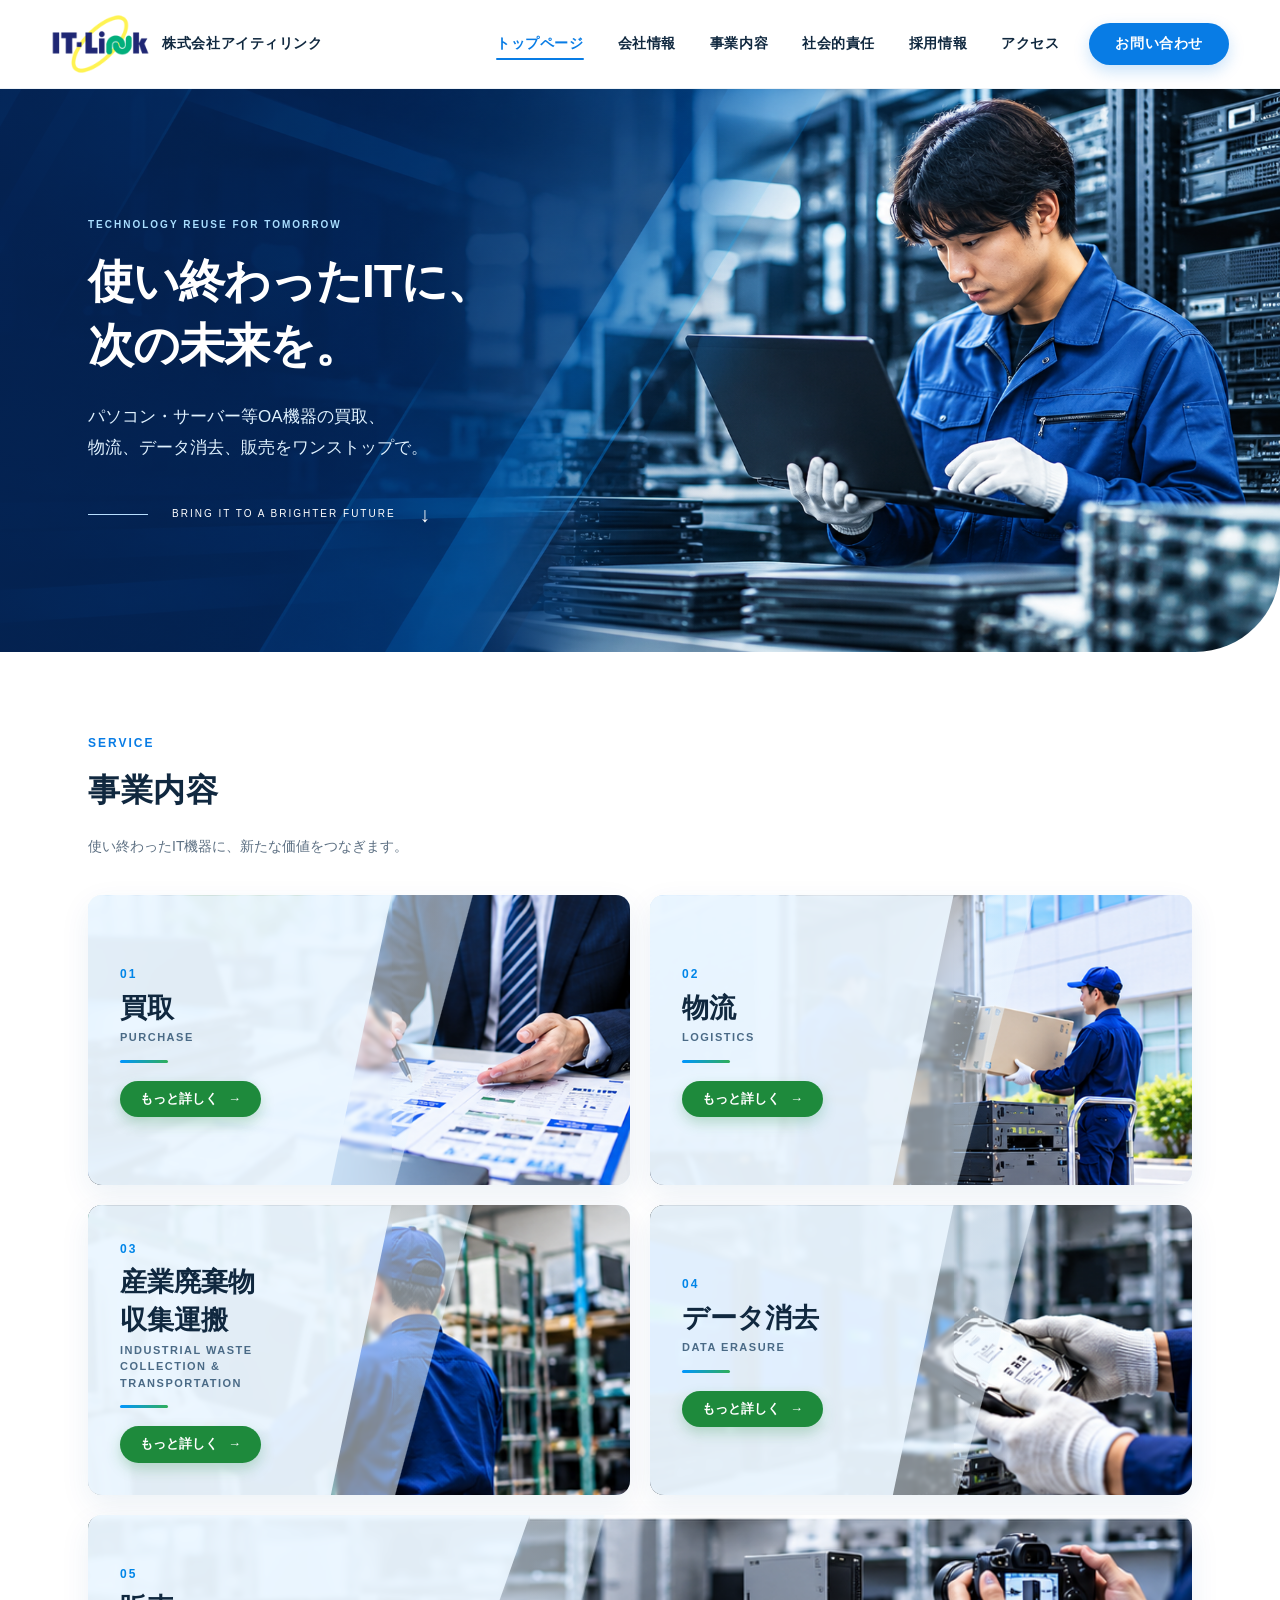
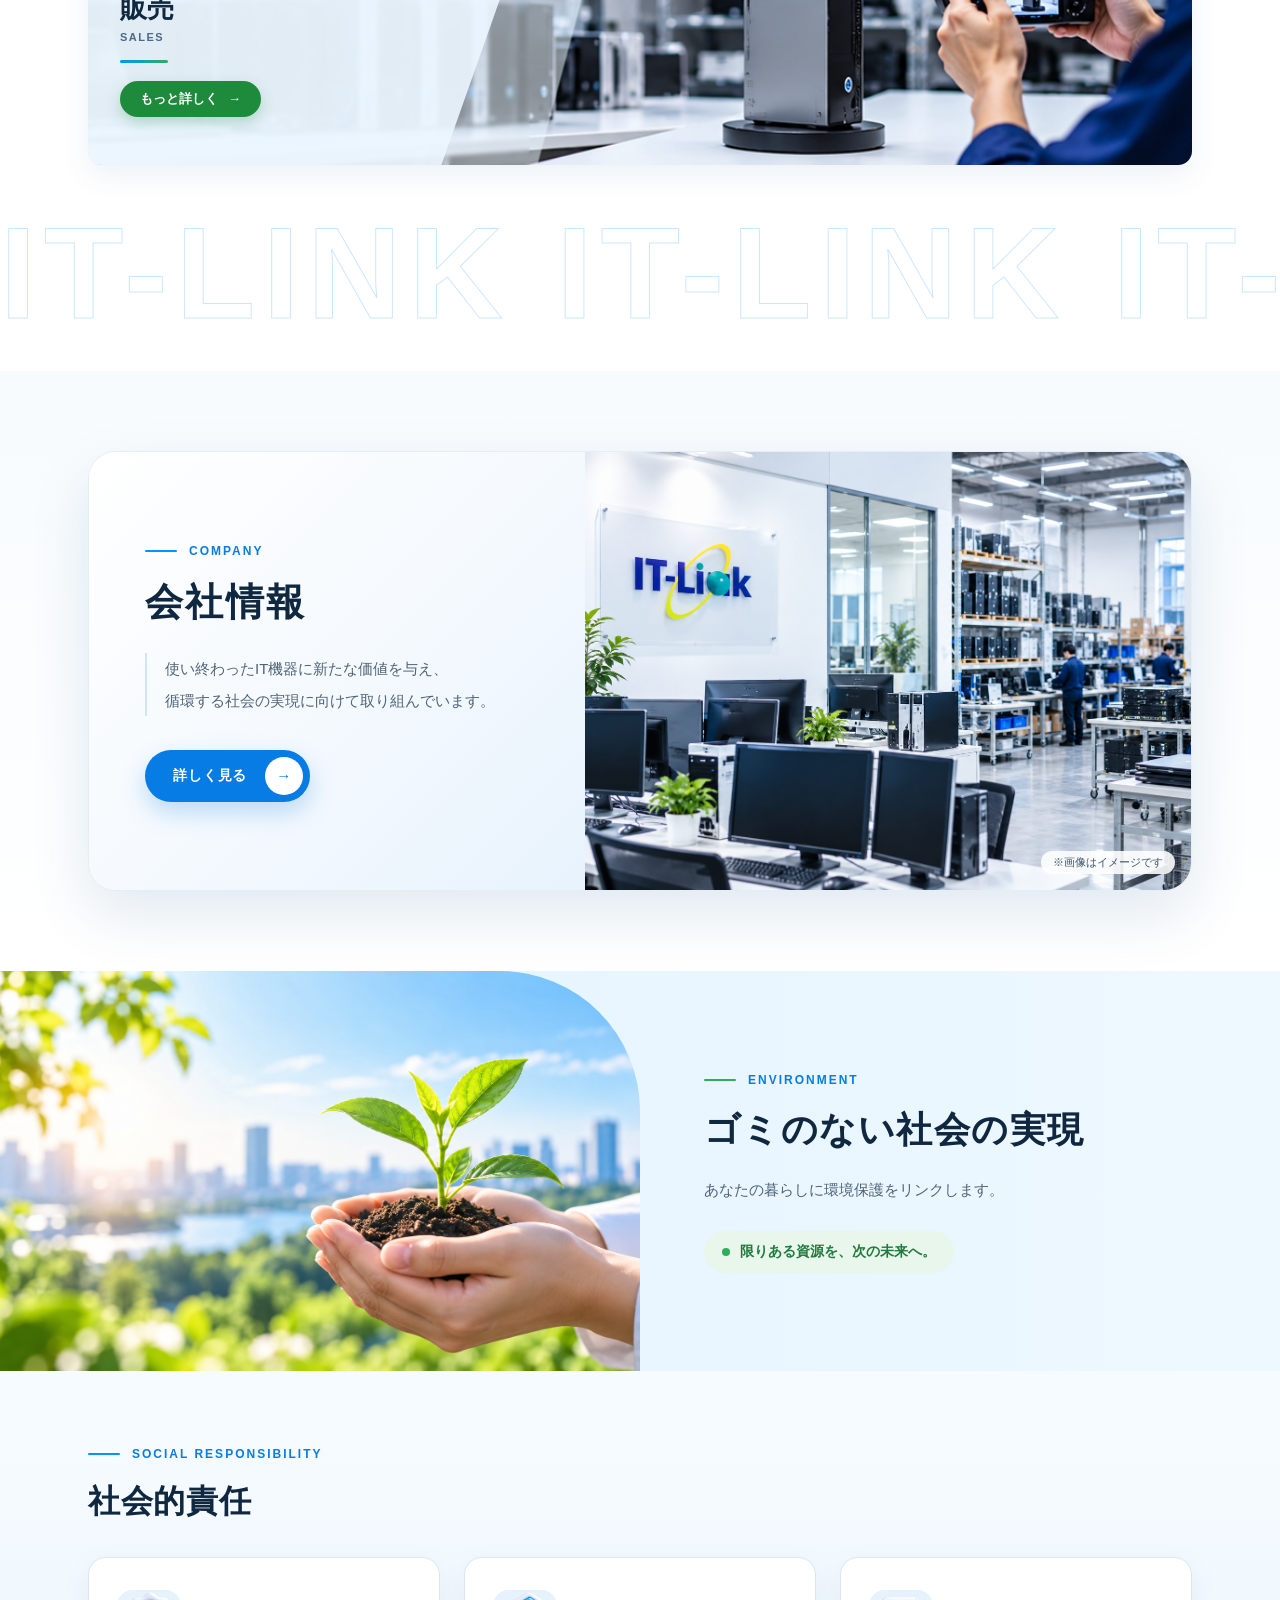
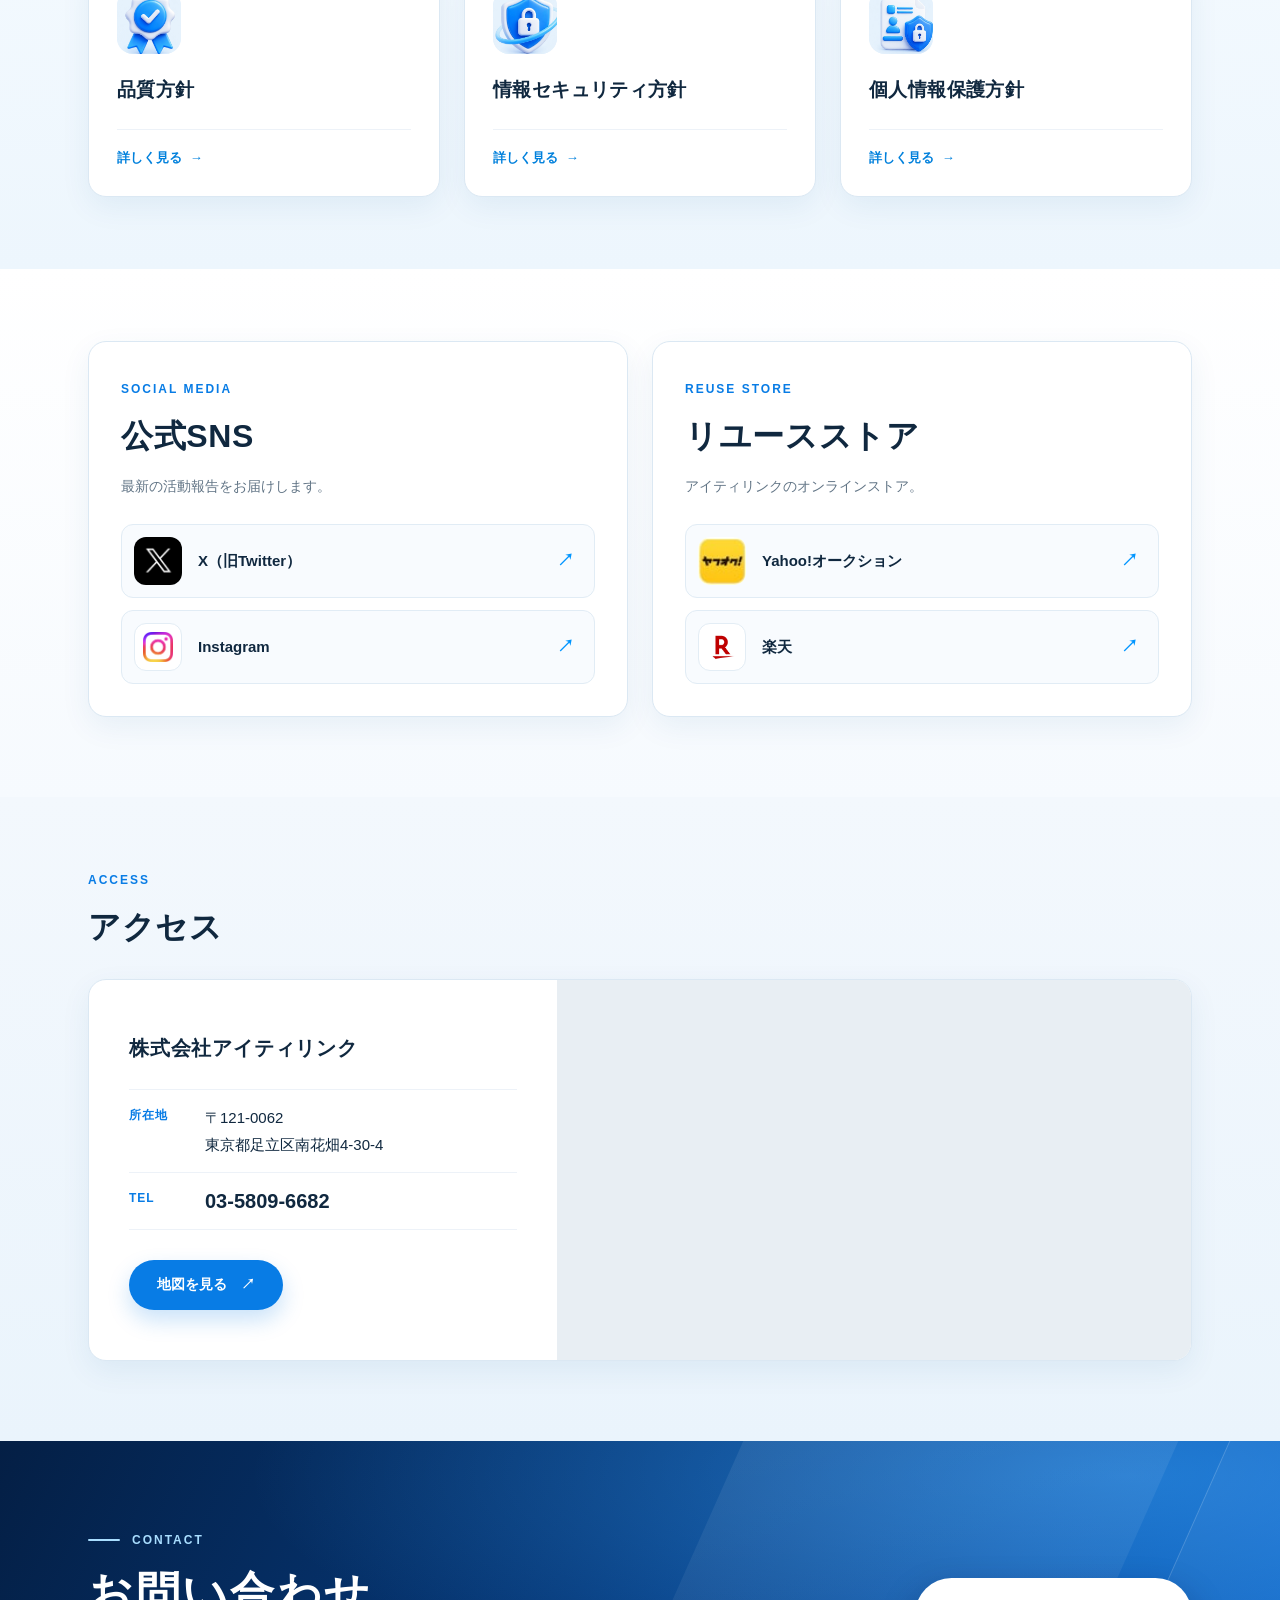
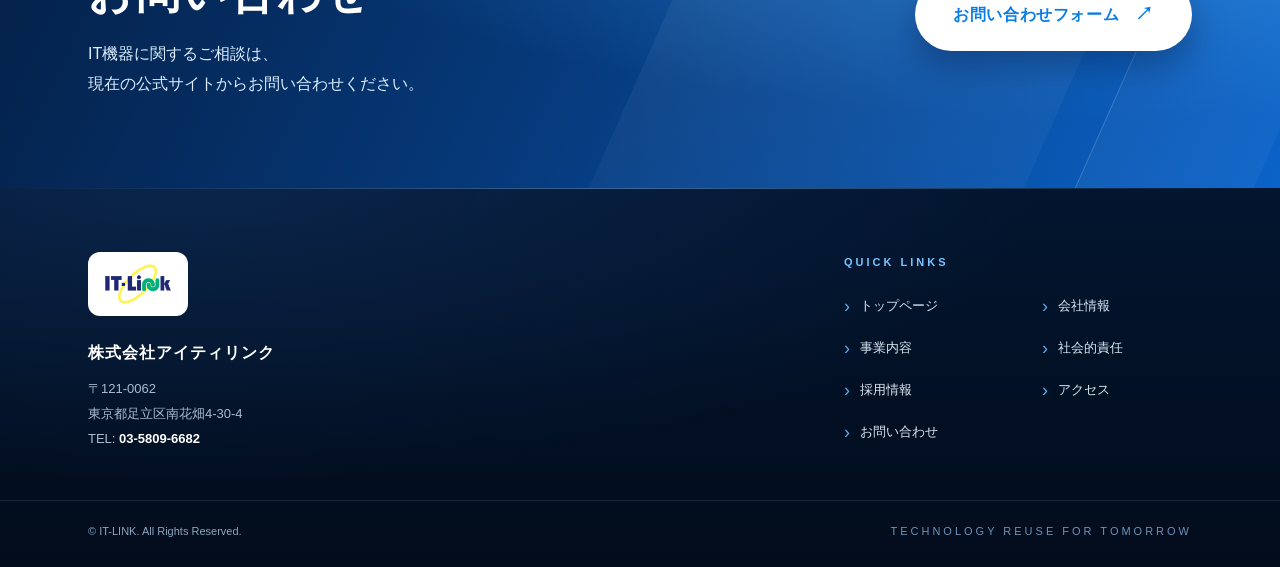
==== index.html @ cdcff94f "Initial commit: IT-Link homepage Co-Authored-By: Claude Opus 5.5 <noreply@anthropic.com>" ====
<!DOCTYPE html>
<html lang="ja">
<head>
  <meta charset="UTF-8">
  <meta name="viewport" content="width=device-width, initial-scale=1.0">

  <meta name="description"
    content="株式会社アイティリンクの公式サイト。パソコン・サーバー等OA機器の買取、物流、産業廃棄物収集運搬、データ消去、販売を行っています。">

  <title>株式会社アイティリンク | IT-LINK</title>

  <link rel="stylesheet" href="assets/css/style.css">
  <script src="assets/js/main.js" defer></script>
</head>

<body>

  <!-- HEADER -->
  <header class="site-header">
    <div class="header-inner">

      <a href="index.html" class="site-logo"
         aria-label="株式会社アイティリンク トップページ">
        <img src="assets/images/IT-link%20logo.png"
             alt="IT-Link"
             class="logo-image"
             width="124" height="80">
        <span class="company-name">株式会社アイティリンク</span>
      </a>

      <button class="menu-toggle"
              type="button"
              aria-label="メニューを開く"
              aria-expanded="false"
              aria-controls="main-navigation">
        <span></span>
        <span></span>
        <span></span>
      </button>

      <nav id="main-navigation"
           class="site-nav"
           aria-label="メインナビゲーション">

        <a href="index.html" class="nav-link active" aria-current="page">トップページ</a>

        <a href="company/" class="nav-link">会社情報</a>

        <a href="service/" class="nav-link">事業内容</a>

        <a href="responsibility/" class="nav-link">社会的責任</a>

        <a href="recruit/" class="nav-link">採用情報</a>

        <a href="#access" class="nav-link">アクセス</a>

        <a href="#contact" class="nav-link contact-nav">お問い合わせ</a>

      </nav>
    </div>
  </header>

  <main>

    <!-- HERO -->
    <section class="hero" id="home">
      <div class="hero-inner">

        <p class="section-label">
          TECHNOLOGY REUSE FOR TOMORROW
        </p>

        <h1>
          使い終わったITに、<br>
          次の未来を。
        </h1>

        <p class="hero-description">
          パソコン・サーバー等OA機器の買取、<br>
          物流、データ消去、販売をワンストップで。
        </p>

        <p class="hero-bottom-text">
          BRING IT TO A BRIGHTER FUTURE
        </p>

      </div>
    </section>

    <!-- SERVICE -->
    <section class="services section" id="service">
      <div class="container">

        <p class="section-label">SERVICE</p>
        <h2 class="section-title">事業内容</h2>

        <p class="section-description">
          使い終わったIT機器に、新たな価値をつなぎます。
        </p>

        <div class="service-grid">

          <article class="service-card service-card-01">
            <img src="assets/images/service-01-purchase.png" alt=""
                 class="service-image" width="817" height="390" loading="lazy">
            <div class="service-body">
              <span class="service-number">01</span>
              <h3>買取</h3>
              <p class="service-en">PURCHASE</p>
              <span class="service-line" aria-hidden="true"></span>
              <a href="service/" class="service-button" aria-label="買取をもっと詳しく">
                もっと詳しく <span aria-hidden="true">→</span>
              </a>
            </div>
          </article>

          <article class="service-card service-card-02">
            <img src="assets/images/service-02-logistics.png" alt=""
                 class="service-image" width="840" height="390" loading="lazy">
            <div class="service-body">
              <span class="service-number">02</span>
              <h3>物流</h3>
              <p class="service-en">LOGISTICS</p>
              <span class="service-line" aria-hidden="true"></span>
              <a href="service/" class="service-button" aria-label="物流をもっと詳しく">
                もっと詳しく <span aria-hidden="true">→</span>
              </a>
            </div>
          </article>

          <article class="service-card service-card-03">
            <img src="assets/images/service-03-waste-collection.png" alt=""
                 class="service-image" width="817" height="282" loading="lazy">
            <div class="service-body">
              <span class="service-number">03</span>
              <h3>産業廃棄物<br>収集運搬</h3>
              <p class="service-en">INDUSTRIAL WASTE COLLECTION &amp; TRANSPORTATION</p>
              <span class="service-line" aria-hidden="true"></span>
              <a href="service/" class="service-button" aria-label="産業廃棄物収集運搬をもっと詳しく">
                もっと詳しく <span aria-hidden="true">→</span>
              </a>
            </div>
          </article>

          <article class="service-card service-card-04">
            <img src="assets/images/service-04-data-erasure.png" alt=""
                 class="service-image" width="840" height="282" loading="lazy">
            <div class="service-body">
              <span class="service-number">04</span>
              <h3>データ消去</h3>
              <p class="service-en">DATA ERASURE</p>
              <span class="service-line" aria-hidden="true"></span>
              <a href="service/" class="service-button" aria-label="データ消去をもっと詳しく">
                もっと詳しく <span aria-hidden="true">→</span>
              </a>
            </div>
          </article>

          <article class="service-card service-card-05">
            <img src="assets/images/service-05-sales.png" alt=""
                 class="service-image" width="1672" height="238" loading="lazy">
            <div class="service-body">
              <span class="service-number">05</span>
              <h3>販売</h3>
              <p class="service-en">SALES</p>
              <span class="service-line" aria-hidden="true"></span>
              <a href="service/" class="service-button" aria-label="販売をもっと詳しく">
                もっと詳しく <span aria-hidden="true">→</span>
              </a>
            </div>
          </article>

        </div>

        <!-- Decorative marquee: two identical groups so a -50% shift loops seamlessly -->
        <div class="background-text" aria-hidden="true">
          <div class="background-text-track">
            <span class="background-text-group">
              <span>IT-LINK</span><span>IT-LINK</span><span>IT-LINK</span><span>IT-LINK</span>
            </span>
            <span class="background-text-group">
              <span>IT-LINK</span><span>IT-LINK</span><span>IT-LINK</span><span>IT-LINK</span>
            </span>
          </div>
        </div>

      </div>
    </section>

    <!-- COMPANY -->
    <section class="company-section section" id="company">
      <div class="container">
      <div class="company-layout company-card">

        <div class="company-content">
          <p class="section-label">COMPANY</p>
          <h2 class="section-title">会社情報</h2>

          <p class="section-description">
            使い終わったIT機器に新たな価値を与え、<br>
            循環する社会の実現に向けて取り組んでいます。
          </p>

          <a href="company/" class="company-button">
            詳しく見る
            <span class="company-button-arrow" aria-hidden="true">→</span>
          </a>
        </div>

        <figure class="company-image">
          <img src="assets/images/company-itlink.png"
               alt="IT機器のリユース作業をイメージしたイラスト"
               width="1672" height="941" loading="lazy">
          <figcaption>※画像はイメージです</figcaption>
        </figure>

      </div>
      </div>
    </section>

    <!-- ENVIRONMENT -->
    <section class="environment-section section" id="environment">

      <div class="environment-layout">

        <figure class="environment-image">
          <img src="assets/images/environment-itlink.png"
               alt="両手で土ごと包み込んだ若葉の苗"
               width="1672" height="941" loading="lazy">
        </figure>

        <div class="environment-content">
          <p class="section-label">ENVIRONMENT</p>
          <h2 class="section-title">
            ゴミのない社会の実現
          </h2>
          <p class="environment-lead">あなたの暮らしに環境保護をリンクします。</p>
          <p class="environment-caption">限りある資源を、次の未来へ。</p>
        </div>

      </div>

    </section>

    <!-- SOCIAL RESPONSIBILITY -->
    <section class="responsibility-section section" id="responsibility">
      <div class="container">

        <p class="section-label">SOCIAL RESPONSIBILITY</p>
        <h2 class="section-title">社会的責任</h2>

        <div class="responsibility-grid">

          <a href="responsibility/" class="responsibility-card">
            <span class="responsibility-icon" aria-hidden="true">
              <img src="assets/images/csr-quality-3d.webp" alt=""
                   width="564" height="575" loading="lazy" decoding="async">
            </span>
            <h3 class="responsibility-title">品質方針</h3>
            <span class="responsibility-more">詳しく見る <span aria-hidden="true">→</span></span>
          </a>

          <a href="responsibility/" class="responsibility-card">
            <span class="responsibility-icon" aria-hidden="true">
              <img src="assets/images/csr-security-3d.webp" alt=""
                   width="560" height="575" loading="lazy" decoding="async">
            </span>
            <h3 class="responsibility-title">情報セキュリティ方針</h3>
            <span class="responsibility-more">詳しく見る <span aria-hidden="true">→</span></span>
          </a>

          <a href="responsibility/" class="responsibility-card">
            <span class="responsibility-icon" aria-hidden="true">
              <img src="assets/images/csr-privacy-3d.webp" alt=""
                   width="570" height="575" loading="lazy" decoding="async">
            </span>
            <h3 class="responsibility-title">個人情報保護方針</h3>
            <span class="responsibility-more">詳しく見る <span aria-hidden="true">→</span></span>
          </a>

        </div>
      </div>
    </section>

    <!-- SOCIAL MEDIA / REUSE STORE -->
    <section class="links-section section">
      <div class="container links-layout">

        <div class="links-block" id="social-media">
          <p class="section-label">SOCIAL MEDIA</p>
          <h2 class="section-title">公式SNS</h2>
          <p class="links-description">最新の活動報告をお届けします。</p>

          <div class="link-cards">
            <a href="https://x.com/itlink1511" class="link-card"
               target="_blank" rel="noopener noreferrer">
              <span class="link-logo link-logo--fill" aria-hidden="true">
                <img src="assets/images/X.jpg" alt="" width="400" height="400" loading="lazy" decoding="async">
              </span>
              <span class="link-card-name">X（旧Twitter）</span>
              <span class="link-card-icon" aria-hidden="true">↗</span>
              <span class="link-card-note">（新しいタブで開きます）</span>
            </a>
            <a href="https://www.instagram.com/itlink_insta/" class="link-card"
               target="_blank" rel="noopener noreferrer">
              <span class="link-logo" aria-hidden="true">
                <img src="assets/images/Instagram_Glyph_Gradient.png" alt="" width="250" height="250" loading="lazy" decoding="async">
              </span>
              <span class="link-card-name">Instagram</span>
              <span class="link-card-icon" aria-hidden="true">↗</span>
              <span class="link-card-note">（新しいタブで開きます）</span>
            </a>
          </div>
        </div>

        <div class="links-block" id="reuse-store">
          <p class="section-label">REUSE STORE</p>
          <h2 class="section-title">リユースストア</h2>
          <p class="links-description">アイティリンクのオンラインストア。</p>

          <div class="link-cards">
            <a href="https://auctions.yahoo.co.jp/seller/7QQU2LBHaUN71Lit73JBXt67HudcX?user_type=c"
               class="link-card" target="_blank" rel="noopener noreferrer">
              <span class="link-logo link-logo--fill" aria-hidden="true">
                <img src="assets/images/thumb2.jpg" alt="" width="43" height="42" loading="lazy" decoding="async">
              </span>
              <span class="link-card-name">Yahoo!オークション</span>
              <span class="link-card-icon" aria-hidden="true">↗</span>
              <span class="link-card-note">（新しいタブで開きます）</span>
            </a>
            <!-- Yahoo!ショッピング: store URL returns 404 and the original site hides it; restore once confirmed
            <a href="https://store.shopping.yahoo.co.jp/it-link/"
               class="link-card" target="_blank" rel="noopener noreferrer">
              <span class="link-logo" aria-hidden="true">
                <img src="assets/images/icon_yshopping2.png" alt="" loading="lazy" decoding="async">
              </span>
              <span class="link-card-name">Yahoo!ショッピング</span>
              <span class="link-card-icon" aria-hidden="true">↗</span>
              <span class="link-card-note">（新しいタブで開きます）</span>
            </a>
            -->
            <a href="https://www.rakuten.ne.jp/gold/abilities-pc/"
               class="link-card" target="_blank" rel="noopener noreferrer">
              <span class="link-logo" aria-hidden="true">
                <img src="assets/images/Rakuten.png" alt="" width="204" height="192" loading="lazy" decoding="async">
              </span>
              <span class="link-card-name">楽天</span>
              <span class="link-card-icon" aria-hidden="true">↗</span>
              <span class="link-card-note">（新しいタブで開きます）</span>
            </a>
          </div>
        </div>

      </div>
    </section>

    <!-- ACCESS -->
    <section class="access-section section" id="access">
      <div class="container">

        <div class="access-heading">
          <p class="section-label">ACCESS</p>
          <h2 class="section-title">アクセス</h2>
        </div>

        <div class="access-card">

          <div class="access-details">
            <p class="access-company">株式会社アイティリンク</p>

            <dl class="access-list">
              <div>
                <dt>所在地</dt>
                <dd class="access-address">〒121-0062<br>東京都足立区南花畑4-30-4</dd>
              </div>
              <div>
                <dt>TEL</dt>
                <dd class="access-phone"><a href="tel:0358096682">03-5809-6682</a></dd>
              </div>
            </dl>

            <a href="https://maps.google.com/maps?cid=2947666243521161077"
               class="access-map-button" target="_blank" rel="noopener noreferrer">
              地図を見る <span aria-hidden="true">↗</span>
              <span class="access-note">（Google マップが新しいタブで開きます）</span>
            </a>
          </div>

          <!-- Embed URL taken from the original it-link.jp access map (same place ID as the button) -->
          <div class="access-map">
            <iframe
              src="https://www.google.com/maps/embed?pb=!1m18!1m12!1m3!1d1144.1103446238442!2d139.8176756547562!3d35.799129743883555!2m3!1f0!2f0!3f0!3m2!1i1024!2i768!4f13.1!3m3!1m2!1s0x60188e418ac300f7%3A0x28e836d4c17d2775!2z44ix44Ki44Kk44OG44Kj44Oq44Oz44Kv!5e0!3m2!1sja!2sjp!4v1693223611722!5m2!1sja!2sjp"
              title="株式会社アイティリンクの所在地（Google マップ）"
              loading="lazy" allowfullscreen
              referrerpolicy="no-referrer-when-downgrade"></iframe>
          </div>

        </div>

      </div>
    </section>

    <!-- CONTACT -->
    <section class="contact-section section" id="contact">
      <div class="container contact-layout">

        <div class="contact-text">
          <p class="section-label">CONTACT</p>
          <h2 class="section-title">お問い合わせ</h2>
          <p class="contact-description">IT機器に関するご相談は、<br>現在の公式サイトから<wbr>お問い合わせください。</p>
        </div>

        <div class="contact-action">
          <a href="https://www.it-link.jp/contact.html" class="contact-button"
             target="_blank" rel="noopener noreferrer">
            お問い合わせフォーム <span class="contact-button-icon" aria-hidden="true">↗</span>
            <span class="contact-note">（公式サイトが新しいタブで開きます）</span>
          </a>
        </div>

      </div>
    </section>

  </main>

  <!-- FOOTER -->
  <footer class="site-footer">
    <div class="container footer-inner">

      <div class="footer-company">
        <span class="footer-logo">
          <img src="assets/images/IT-link%20logo.png" alt="IT-Link"
               width="124" height="80" loading="lazy">
        </span>
        <p class="footer-name">株式会社アイティリンク</p>
        <address class="footer-address">
          〒121-0062<br>
          東京都足立区南花畑4-30-4<br>
          TEL: <a href="tel:0358096682">03-5809-6682</a>
        </address>
      </div>

      <nav class="footer-nav" aria-label="フッターナビゲーション">
        <p class="footer-nav-title">QUICK LINKS</p>
        <ul class="footer-links">
          <li><a href="index.html">トップページ</a></li>
          <li><a href="company/">会社情報</a></li>
          <li><a href="service/">事業内容</a></li>
          <li><a href="responsibility/">社会的責任</a></li>
          <li><a href="recruit/">採用情報</a></li>
          <li><a href="#access">アクセス</a></li>
          <li><a href="#contact">お問い合わせ</a></li>
        </ul>
      </nav>

    </div>

    <div class="footer-bottom">
      <div class="container footer-bottom-inner">
        <p class="footer-copy">&copy; IT-LINK. All Rights Reserved.</p>
        <p class="footer-tagline">TECHNOLOGY REUSE FOR TOMORROW</p>
      </div>
    </div>
  </footer>

</body>
</html>
---- assets/css/style.css ----
/* =========================================================
   IT-Link Homepage — Design B
   ========================================================= */

:root {
  --blue: #087ce5;
  --blue-bright: #0095ff;
  --blue-deep: #075cce;
  --navy: #052a50;
  --ink: #10283f;
  --muted: #5d7083;
  --pale: #ecf7ff;
  --pale-2: #e2f3ff;
  --line: #dce7ee;
  --white: #ffffff;
  --radius: 14px;
  --container: 1180px;
  --gutter: 38px;
}

*,
*::before,
*::after {
  box-sizing: border-box;
}

html {
  scroll-behavior: smooth;
  scroll-padding-top: 100px;
}

body {
  margin: 0;
  background: var(--white);
  color: var(--ink);
  font-family: "Noto Sans JP", "Hiragino Sans", "Yu Gothic", Meiryo, sans-serif;
  line-height: 1.85;
  overflow-x: hidden;
}

a {
  color: inherit;
  text-decoration: none;
}

img {
  max-width: 100%;
}

button {
  font: inherit;
  cursor: pointer;
}

a:focus-visible,
button:focus-visible {
  outline: 3px solid #0064b9;
  outline-offset: 4px;
}

.container {
  max-width: var(--container);
  margin: 0 auto;
  padding: 0 var(--gutter);
}

.section {
  padding-top: 80px;
  padding-bottom: 80px;
}

.section-label {
  margin: 0 0 12px;
  color: var(--blue);
  font-size: 12px;
  font-weight: 800;
  letter-spacing: 2px;
}

.section-title {
  margin: 0 0 20px;
  font-size: 32px;
  line-height: 1.5;
  letter-spacing: 0.02em;
}

.section-description {
  margin: 0 0 35px;
  color: var(--muted);
  font-size: 14px;
}

/* Shared pill buttons */
.outline-button,
.contact-button {
  display: inline-flex;
  align-items: center;
  gap: 20px;
  padding: 10px 25px;
  border-radius: 50px;
  font-size: 13px;
  font-weight: 700;
  transition: background 0.2s, transform 0.2s;
}

.outline-button {
  border: 1px solid #65b5ff;
  color: #0080dc;
}

.outline-button:hover {
  background: #e6f4ff;
  transform: translateY(-2px);
}

/* =========================================================
   HEADER
   ========================================================= */

.site-header {
  position: sticky;
  top: 0;
  z-index: 100;
  background: rgba(255, 255, 255, 0.94);
  backdrop-filter: blur(16px);
  border-bottom: 1px solid #edf2f7;
}

.header-inner {
  position: relative;
  display: flex;
  align-items: center;
  justify-content: space-between;
  gap: 28px;
  padding: 12px 4%;
}

/* HEADER LOGO */
.site-logo {
  display: inline-flex;
  align-items: center;
  gap: 12px;
  text-decoration: none;
  flex-shrink: 0;
}

.logo-image {
  display: block;
  width: auto;
  height: 64px;
  max-width: 100%;
  object-fit: contain;
}

.company-name {
  color: var(--ink);
  font-size: 14px;
  font-weight: 700;
  letter-spacing: 0.04em;
  white-space: nowrap;
}

.site-nav {
  display: flex;
  align-items: center;
  gap: 6px;
}

/* single-line Japanese labels with a thin underline indicator */
.nav-link {
  position: relative;
  display: flex;
  align-items: center;
  padding: 10px 14px;
  color: var(--ink);
  font-size: 14px;
  font-weight: 700;
  line-height: 1.4;
  letter-spacing: 0.04em;
  white-space: nowrap;
  transition: color 0.2s;
}

.nav-link::after {
  content: "";
  position: absolute;
  left: 14px;
  right: 14px;
  bottom: 4px;
  height: 2px;
  border-radius: 2px;
  background: var(--blue);
  transform: scaleX(0);
  transition: transform 0.25s;
}

.nav-link:hover,
.nav-link.active {
  color: var(--blue);
}

.nav-link:hover::after,
.nav-link.active::after {
  transform: scaleX(1);
}

.nav-link.contact-nav {
  margin-left: 10px;
  padding: 11px 26px;
  border-radius: 50px;
  background: var(--blue);
  color: var(--white);
  box-shadow: 0 6px 16px rgba(8, 124, 229, 0.22);
  transition: background 0.2s, transform 0.2s;
}

.nav-link.contact-nav::after {
  display: none;
}

.nav-link.contact-nav:hover {
  background: var(--blue-deep);
  color: var(--white);
  transform: translateY(-1px);
}

.menu-toggle {
  display: none;
  width: 44px;
  height: 44px;
  padding: 0;
  border: 1px solid #cce5f8;
  border-radius: 50%;
  background: var(--white);
  flex-direction: column;
  align-items: center;
  justify-content: center;
  gap: 5px;
}

.menu-toggle span {
  display: block;
  width: 18px;
  height: 2px;
  border-radius: 2px;
  background: var(--blue);
  transition: transform 0.2s, opacity 0.2s;
}

.menu-toggle[aria-expanded="true"] span:nth-child(1) {
  transform: translateY(7px) rotate(45deg);
}

.menu-toggle[aria-expanded="true"] span:nth-child(2) {
  opacity: 0;
}

.menu-toggle[aria-expanded="true"] span:nth-child(3) {
  transform: translateY(-7px) rotate(-45deg);
}

/* =========================================================
   HERO
   ========================================================= */

.hero {
  display: flex;
  align-items: center;
  min-height: clamp(440px, 44vw, 700px);
  border-radius: 0 0 85px 0;
  color: var(--white);
  background-color: #06275a;
  background-image:
    linear-gradient(90deg, rgba(5, 34, 80, 0.75) 0%, rgba(5, 34, 80, 0.35) 38%, rgba(5, 34, 80, 0) 60%),
    url("../images/hero-itlink.png");
  background-size: 100% 100%, cover;
  background-position: center, right center;
  background-repeat: no-repeat;
}

.hero-inner {
  width: 100%;
  max-width: var(--container);
  margin: 0 auto;
  padding: 60px var(--gutter);
}

.hero .section-label {
  color: #a9deff;
  font-size: 10px;
}

.hero h1 {
  max-width: 600px;
  margin: 14px 0 23px;
  font-size: clamp(36px, 3.6vw, 58px);
  line-height: 1.4;
  letter-spacing: -1px;
}

.hero-description {
  margin: 0;
  color: #e0f2ff;
  font-size: 17px;
}

.hero-bottom-text {
  display: flex;
  align-items: center;
  gap: 24px;
  margin: 40px 0 0;
  font-size: 10px;
  letter-spacing: 2px;
}

.hero-bottom-text::before {
  content: "";
  width: 60px;
  height: 1px;
  background: #b8dfff;
}

.hero-bottom-text::after {
  content: "↓";
  font-size: 21px;
  line-height: 1;
}

/* =========================================================
   SERVICE
   ========================================================= */

.services {
  padding-bottom: 20px;
  overflow: hidden;
}

.service-grid {
  display: grid;
  grid-template-columns: repeat(2, 1fr);
  gap: 20px;
}

.service-card {
  position: relative;
  display: flex;
  min-height: 290px;
  overflow: hidden;
  border-radius: var(--radius);
  background: #dceefb;
  box-shadow: 0 10px 30px rgba(0, 72, 140, 0.08);
  isolation: isolate;
}

.service-card-05 {
  grid-column: 1 / -1;
  min-height: 250px;
}

/* photo (slight scale hides thin crop edges in the source files) */
.service-image {
  position: absolute;
  inset: 0;
  z-index: -2;
  width: 100%;
  height: 100%;
  object-fit: cover;
  object-position: right center;
  transform: scale(1.04);
  transition: transform 0.5s ease;
}

.service-card:hover .service-image {
  transform: scale(1.08);
}

/* soft outer diagonal layer */
.service-card::before {
  content: "";
  position: absolute;
  inset: 0;
  z-index: -1;
  background: linear-gradient(105deg, rgba(234, 246, 255, 0.55) 0%, rgba(234, 246, 255, 0.55) 62%, transparent 62.2%);
}

.service-card-05::before {
  background: linear-gradient(105deg, rgba(234, 246, 255, 0.55) 0%, rgba(234, 246, 255, 0.55) 44%, transparent 44.2%);
}

/* translucent text panel with diagonal edge */
.service-body {
  display: flex;
  flex-direction: column;
  align-items: flex-start;
  justify-content: center;
  width: 56%;
  padding: 28px 64px 28px 32px;
  background: rgba(236, 247, 255, 0.9);
  clip-path: polygon(0 0, 100% 0, 80% 100%, 0 100%);
  backdrop-filter: blur(2px);
}

.service-card-05 .service-body {
  width: 40%;
}

.service-number {
  color: #0085e8;
  font-size: 12px;
  font-weight: 700;
  letter-spacing: 2px;
}

.service-card h3 {
  margin: 4px 0 2px;
  color: var(--ink);
  font-size: 27px;
  line-height: 1.4;
}

.service-en {
  margin: 0;
  color: #4a6a86;
  font-size: 11px;
  font-weight: 600;
  line-height: 1.5;
  letter-spacing: 1.5px;
}

.service-line {
  display: block;
  width: 48px;
  height: 3px;
  margin: 14px 0 18px;
  border-radius: 3px;
  background: linear-gradient(90deg, var(--blue-bright), #2fae5a);
}

.service-button {
  display: inline-flex;
  align-items: center;
  gap: 10px;
  padding: 9px 20px;
  border-radius: 50px;
  background: #1e8a3c;
  color: var(--white);
  font-size: 13px;
  font-weight: 700;
  line-height: 1.4;
  box-shadow: 0 6px 14px rgba(30, 138, 60, 0.25);
  transition: background 0.2s, transform 0.2s;
}

.service-button:hover {
  background: #176f30;
  transform: translateY(-2px);
}

/* Outline "IT-LINK" band */
.background-text {
  width: 100vw;
  margin: 30px 0 0 calc(50% - 50vw);
  overflow: hidden;
  white-space: nowrap;
  color: transparent;
  -webkit-text-stroke: 1px #cbe7ff;
  font: bold 130px/1.2 Arial, sans-serif;
  letter-spacing: 8px;
  user-select: none;
  pointer-events: none;
}

/* Two identical groups side by side; shifting the track by -50%
   lands group 2 exactly where group 1 started, so the loop never jumps. */
.background-text-track {
  display: flex;
  width: max-content;
  animation: background-text-marquee 30s linear infinite;
  will-change: transform;
}

.background-text-group {
  display: flex;
  flex-shrink: 0;
}

.background-text-group > span {
  padding-right: 0.35em;
}

@keyframes background-text-marquee {
  from {
    transform: translate3d(0, 0, 0);
  }

  to {
    transform: translate3d(-50%, 0, 0);
  }
}

/* =========================================================
   COMPANY
   ========================================================= */

.company-section {
  padding-top: 80px;
  padding-bottom: 80px;
  background: linear-gradient(180deg, #f7fbfe 0%, #ffffff 100%);
}

/* one unified card: text 45% / image 55% */
.company-card {
  display: grid;
  grid-template-columns: minmax(0, 45fr) minmax(0, 55fr);
  min-height: 440px;
  overflow: hidden;
  border: 1px solid #e3eef7;
  border-radius: 28px;
  background: var(--white);
  box-shadow: 0 24px 60px rgba(18, 82, 140, 0.12);
}

.company-content {
  display: flex;
  flex-direction: column;
  justify-content: center;
  align-items: flex-start;
  padding: 64px 56px;
  background: linear-gradient(135deg, #ffffff 0%, #f4f9fe 55%, #e8f3fd 100%);
}

/* label with a leading blue rule */
.company-section .section-label {
  display: flex;
  align-items: center;
  gap: 12px;
}

.company-section .section-label::before {
  content: "";
  width: 32px;
  height: 2px;
  border-radius: 2px;
  background: var(--blue-bright);
}

.company-section .section-title {
  margin-bottom: 22px;
  font-size: 38px;
  letter-spacing: 0.06em;
}

.company-content .section-description {
  margin-bottom: 34px;
  padding-left: 18px;
  border-left: 2px solid #cfe6f8;
  color: #4f6478;
  font-size: 15px;
  line-height: 2.1;
}

/* solid blue pill with round arrow */
.company-button {
  display: inline-flex;
  align-items: center;
  gap: 18px;
  min-height: 52px;
  padding: 7px 7px 7px 28px;
  border-radius: 50px;
  background: var(--blue);
  color: var(--white);
  font-size: 14px;
  font-weight: 700;
  letter-spacing: 0.06em;
  box-shadow: 0 10px 24px rgba(8, 124, 229, 0.25);
  transition: background 0.2s, box-shadow 0.2s, transform 0.2s;
}

.company-button-arrow {
  display: grid;
  place-items: center;
  width: 38px;
  height: 38px;
  border-radius: 50%;
  background: var(--white);
  color: var(--blue);
  font-size: 15px;
  transition: transform 0.2s;
}

.company-button:hover {
  background: var(--blue-deep);
  box-shadow: 0 14px 28px rgba(8, 124, 229, 0.3);
  transform: translateY(-2px);
}

.company-button:hover .company-button-arrow {
  transform: translateX(3px);
}

/* image fills the whole right half */
.company-image {
  position: relative;
  min-height: 100%;
  margin: 0;
  overflow: hidden;
}

.company-image img {
  position: absolute;
  inset: 0;
  display: block;
  width: 100%;
  height: 100%;
  object-fit: cover;
  object-position: 5% center;
  transition: transform 0.6s ease;
}

.company-card:hover .company-image img {
  transform: scale(1.03);
}

/* disclaimer label on the image */
.company-image figcaption {
  position: absolute;
  right: 16px;
  bottom: 16px;
  z-index: 2;
  padding: 3px 12px;
  border-radius: 20px;
  background: rgba(255, 255, 255, 0.88);
  color: #3f5568;
  font-size: 11px;
  line-height: 1.6;
}

/* fade-in on scroll (enabled by main.js only) */
.reveal-ready .company-card {
  opacity: 0;
  transform: translateY(24px);
  transition: opacity 0.8s ease, transform 0.8s ease;
}

.reveal-ready .company-card.is-visible {
  opacity: 1;
  transform: none;
}

/* =========================================================
   ENVIRONMENT
   ========================================================= */

/* full-width pale-blue band: image bleeds to the left edge */
.environment-section {
  padding: 0;
  background: linear-gradient(90deg, #e2f3ff 0%, #eef8ff 100%);
}

.environment-layout {
  display: grid;
  grid-template-columns: 50% minmax(0, 1fr);
  align-items: stretch;
}

.environment-content {
  align-self: center;
  /* right edge lines up with the page container */
  padding: 56px max(var(--gutter), calc((100vw - var(--container)) / 2 + var(--gutter))) 56px 64px;
}

/* label with a leading green rule */
.environment-section .section-label {
  display: flex;
  align-items: center;
  gap: 12px;
}

.environment-section .section-label::before {
  content: "";
  width: 32px;
  height: 2px;
  border-radius: 2px;
  background: #2fae5a;
}

.environment-section .section-title {
  margin-bottom: 18px;
  font-size: 36px;
  letter-spacing: 0.04em;
}

.environment-lead {
  margin: 0 0 26px;
  color: #4f6478;
  font-size: 15px;
  line-height: 2;
}

.environment-caption {
  display: inline-flex;
  align-items: center;
  gap: 10px;
  margin: 0;
  padding: 8px 18px;
  border-radius: 50px;
  background: #e8f6ec;
  color: #1f7a3c;
  font-size: 14px;
  font-weight: 700;
}

.environment-caption::before {
  content: "";
  width: 8px;
  height: 8px;
  border-radius: 50%;
  background: #2fae5a;
}

/* image fills the left half, rounded top-right corner */
.environment-image {
  position: relative;
  min-height: 400px;
  margin: 0;
  overflow: hidden;
  border-radius: 0 140px 0 0;
}

.environment-image img {
  position: absolute;
  inset: 0;
  display: block;
  width: 100%;
  height: 100%;
  object-fit: cover;
  object-position: 72% center;
}

/* =========================================================
   SOCIAL RESPONSIBILITY
   ========================================================= */

.responsibility-section {
  padding-top: 72px;
  padding-bottom: 72px;
  background: linear-gradient(180deg, #f6fbff 0%, #edf6fd 100%);
}

/* label with a leading blue rule */
.responsibility-section .section-label {
  display: flex;
  align-items: center;
  gap: 12px;
}

.responsibility-section .section-label::before {
  content: "";
  width: 32px;
  height: 2px;
  border-radius: 2px;
  background: var(--blue-bright);
}

.responsibility-grid {
  display: grid;
  grid-template-columns: repeat(3, minmax(0, 1fr));
  gap: 24px;
  margin-top: 32px;
}

/* vertical card: icon / title / link (equal heights via grid stretch) */
.responsibility-card {
  display: flex;
  flex-direction: column;
  align-items: flex-start;
  min-height: 236px;
  padding: 32px 28px 26px;
  border: 1px solid #dbe8f3;
  border-radius: 18px;
  background: var(--white);
  box-shadow: 0 10px 30px rgba(18, 82, 140, 0.07);
  transition: border-color 0.25s, box-shadow 0.25s, transform 0.25s;
}

.responsibility-icon {
  display: grid;
  place-items: center;
  width: 64px;
  height: 64px;
  margin-bottom: 22px;
  overflow: hidden;
  border-radius: 16px;
  background: #e8f4ff;
  transition: box-shadow 0.25s;
}

/* 3D artwork: the source files carry their own pale-blue tile with
   uneven white corners, so zoom slightly and let the tile clip them */
.responsibility-icon img {
  --icon-zoom: 1.18;
  display: block;
  width: 100%;
  height: 100%;
  object-fit: cover;
  transform: scale(var(--icon-zoom));
  transition: transform 0.25s;
}

/* per-file crop: keep the orbit ring, hide the privacy file's left strip */
.responsibility-icon img[src*="security"] {
  --icon-zoom: 1.13;
  transform-origin: 55% 55%;
}

.responsibility-icon img[src*="privacy"] {
  --icon-zoom: 1.12;
  transform-origin: 84% 50%;
}

.responsibility-title {
  margin: 0 0 24px;
  color: var(--ink);
  font-size: 19px;
  font-weight: 700;
  line-height: 1.5;
  letter-spacing: 0.02em;
}

/* link row pinned to the card bottom */
.responsibility-more {
  width: 100%;
  margin-top: auto;
  padding-top: 16px;
  border-top: 1px solid #edf2f8;
  color: #0080dc;
  font-size: 13px;
  font-weight: 700;
  white-space: nowrap;
}

.responsibility-more span {
  display: inline-block;
  margin-left: 4px;
  transition: transform 0.25s;
}

.responsibility-card:hover,
.responsibility-card:focus-visible {
  border-color: #5aaef0;
  box-shadow: 0 18px 38px rgba(0, 105, 197, 0.14);
  transform: translateY(-4px);
}

.responsibility-card:hover .responsibility-icon,
.responsibility-card:focus-visible .responsibility-icon {
  box-shadow: 0 0 0 3px var(--blue);
}

.responsibility-card:hover .responsibility-icon img,
.responsibility-card:focus-visible .responsibility-icon img {
  transform: scale(calc(var(--icon-zoom) + 0.05));
}

.responsibility-card:hover .responsibility-more span,
.responsibility-card:focus-visible .responsibility-more span {
  transform: translateX(4px);
}

/* =========================================================
   REUSE STORE / SOCIAL MEDIA
   ========================================================= */

.links-section {
  padding-top: 72px;
  padding-bottom: 80px;
  background: linear-gradient(180deg, #ffffff 0%, #f6fafe 100%);
}

/* two equal-height cards */
.links-layout {
  display: grid;
  grid-template-columns: repeat(2, minmax(0, 1fr));
  align-items: stretch;
  gap: 24px;
}

.links-block {
  display: flex;
  flex-direction: column;
  padding: 36px 32px 32px;
  border: 1px solid #dbe8f3;
  border-radius: 18px;
  background: var(--white);
  box-shadow: 0 10px 30px rgba(18, 82, 140, 0.07);
}

.links-description {
  margin: -6px 0 24px;
  color: #627586;
  font-size: 14px;
}

.link-cards {
  display: flex;
  flex-direction: column;
  gap: 12px;
  margin-top: auto;
}

/* full-width row: logo | name | arrow */
.link-card {
  display: flex;
  align-items: center;
  gap: 16px;
  min-height: 72px;
  padding: 12px 20px 12px 12px;
  border: 1px solid #e1ecf5;
  border-radius: 12px;
  background: #f8fbfe;
  color: var(--ink);
  font-size: 15px;
  font-weight: 700;
  transition: border-color 0.2s, background 0.2s, box-shadow 0.2s, transform 0.2s;
}

/* uniform logo tile; square brand tiles fill it, glyphs sit inside */
.link-logo {
  display: grid;
  flex-shrink: 0;
  place-items: center;
  width: 48px;
  height: 48px;
  padding: 8px;
  overflow: hidden;
  border: 1px solid #e3edf5;
  border-radius: 12px;
  background: var(--white);
}

.link-logo img {
  display: block;
  width: 100%;
  height: 100%;
  object-fit: contain;
}

.link-logo--fill {
  padding: 0;
  border: 0;
}

.link-logo--fill img {
  object-fit: cover;
}

.link-card-name {
  flex: 1;
  min-width: 0;
}

.link-card-icon {
  color: var(--blue-bright);
  font-size: 17px;
  transition: transform 0.2s;
}

/* screen-reader-only "opens in new tab" note */
.link-card-note {
  position: absolute;
  width: 1px;
  height: 1px;
  overflow: hidden;
  clip: rect(0 0 0 0);
  white-space: nowrap;
}

.link-card:hover,
.link-card:focus-visible {
  border-color: #5aaef0;
  background: var(--white);
  box-shadow: 0 10px 24px rgba(0, 105, 197, 0.12);
  transform: translateY(-2px);
}

.link-card:hover .link-card-icon,
.link-card:focus-visible .link-card-icon {
  transform: translate(3px, -3px);
}

/* =========================================================
   ACCESS
   ========================================================= */

.access-section {
  padding-top: 72px;
  padding-bottom: 80px;
  background: linear-gradient(180deg, #f3f8fd 0%, #eaf4fc 100%);
}

.access-heading .section-title {
  margin-bottom: 28px;
}

/* one white card: details | map */
.access-card {
  display: grid;
  grid-template-columns: minmax(0, 0.85fr) minmax(0, 1.15fr);
  overflow: hidden;
  border: 1px solid #dbe8f3;
  border-radius: 18px;
  background: var(--white);
  box-shadow: 0 10px 30px rgba(18, 82, 140, 0.07);
}

.access-details {
  display: flex;
  flex-direction: column;
  align-items: flex-start;
  justify-content: center;
  padding: 44px 40px;
}

.access-company {
  margin: 0 0 22px;
  color: var(--ink);
  font-size: 20px;
  font-weight: 700;
  letter-spacing: 0.04em;
}

.access-list {
  width: 100%;
  margin: 0 0 30px;
}

.access-list > div {
  display: grid;
  grid-template-columns: 64px minmax(0, 1fr);
  gap: 12px;
  padding: 14px 0;
  border-top: 1px solid #edf2f8;
}

.access-list > div:last-child {
  border-bottom: 1px solid #edf2f8;
}

.access-list dt {
  color: var(--blue);
  font-size: 12px;
  font-weight: 700;
  letter-spacing: 0.08em;
  line-height: 1.9;
}

.access-list dd {
  margin: 0;
  color: var(--ink);
  font-size: 15px;
  line-height: 1.8;
}

.access-list .access-phone {
  font-size: 20px;
  font-weight: 700;
  line-height: 1.4;
}

.access-phone a:hover {
  color: var(--blue);
}

/* solid blue map button */
.access-map-button {
  display: inline-flex;
  align-items: center;
  gap: 14px;
  padding: 12px 28px;
  border-radius: 50px;
  background: var(--blue);
  color: var(--white);
  font-size: 14px;
  font-weight: 700;
  box-shadow: 0 10px 22px rgba(8, 124, 229, 0.22);
  transition: background 0.2s, transform 0.2s;
}

.access-map-button:hover {
  background: var(--blue-deep);
  transform: translateY(-2px);
}

/* screen-reader-only new-tab note */
.access-note {
  position: absolute;
  width: 1px;
  height: 1px;
  overflow: hidden;
  clip: rect(0 0 0 0);
  white-space: nowrap;
}

/* map fills the right side of the card */
.access-map {
  position: relative;
  min-height: 380px;
  background: #e8eef3;
}

.access-map iframe {
  position: absolute;
  inset: 0;
  width: 100%;
  height: 100%;
  border: 0;
}

/* =========================================================
   CONTACT
   ========================================================= */

/* deep navy -> corporate blue, with soft highlight */
.contact-section {
  position: relative;
  overflow: hidden;
  isolation: isolate;
  padding-top: 88px;
  padding-bottom: 88px;
  background:
    radial-gradient(ellipse at 88% 10%, rgba(64, 170, 255, 0.45), transparent 55%),
    linear-gradient(115deg, #041f45 0%, #06397a 45%, #0a63c9 100%);
  color: var(--white);
}

/* translucent diagonal bands (echo the hero) */
.contact-section::before,
.contact-section::after {
  content: "";
  position: absolute;
  z-index: -1;
  top: -40%;
  height: 180%;
  transform: skewX(-24deg);
  pointer-events: none;
}

.contact-section::before {
  right: 14%;
  width: 34%;
  background: linear-gradient(180deg, rgba(255, 255, 255, 0.09) 0%, rgba(255, 255, 255, 0.02) 100%);
}

.contact-section::after {
  right: -4%;
  width: 14%;
  border-left: 1px solid rgba(255, 255, 255, 0.18);
  background: rgba(255, 255, 255, 0.04);
}

.contact-layout {
  display: flex;
  align-items: center;
  justify-content: space-between;
  gap: 48px;
}

/* label with a leading rule, as in Company / CSR */
.contact-section .section-label {
  display: flex;
  align-items: center;
  gap: 12px;
  color: #a9deff;
}

.contact-section .section-label::before {
  content: "";
  width: 32px;
  height: 2px;
  border-radius: 2px;
  background: #a9deff;
}

.contact-section .section-title {
  margin: 0 0 16px;
  font-size: 44px;
  letter-spacing: 0.06em;
  line-height: 1.35;
}

.contact-description {
  margin: 0;
  color: #dcefff;
  font-size: 16px;
  line-height: 1.9;
  /* break only at the <br> / <wbr> phrase points, never mid-word */
  word-break: keep-all;
  overflow-wrap: anywhere;
}

.contact-text {
  flex: 1 1 auto;
  min-width: 0;
}

.contact-action {
  flex-shrink: 0;
}

/* prominent white pill */
.contact-button {
  gap: 16px;
  padding: 20px 38px;
  background: var(--white);
  color: var(--blue);
  font-size: 16px;
  letter-spacing: 0.04em;
  box-shadow: 0 16px 34px rgba(0, 18, 56, 0.35);
}

.contact-button-icon {
  font-size: 18px;
  transition: transform 0.2s;
}

.contact-button:hover {
  background: #eef7ff;
  transform: translateY(-2px);
}

.contact-button:hover .contact-button-icon,
.contact-button:focus-visible .contact-button-icon {
  transform: translate(2px, -2px);
}

/* default dark focus ring is invisible on the blue band */
.contact-section a:focus-visible {
  outline-color: var(--white);
}

/* screen-reader-only new-tab note */
.contact-note {
  position: absolute;
  width: 1px;
  height: 1px;
  overflow: hidden;
  clip: rect(0 0 0 0);
  white-space: nowrap;
}

/* =========================================================
   FOOTER
   ========================================================= */

/* darker navy than Contact, with a faint light-blue seam */
.site-footer {
  position: relative;
  background:
    radial-gradient(ellipse at 15% 0%, rgba(40, 110, 200, 0.18), transparent 55%),
    linear-gradient(180deg, #03152f 0%, #020c1c 100%);
  color: #a9bdd2;
}

.site-footer::before {
  content: "";
  position: absolute;
  top: 0;
  left: 0;
  right: 0;
  height: 1px;
  background: linear-gradient(90deg, transparent, rgba(124, 196, 255, 0.45), transparent);
}

/* company | quick links */
.footer-inner {
  display: grid;
  grid-template-columns: minmax(0, 1fr) auto;
  align-items: start;
  gap: 64px;
  padding-top: 64px;
  padding-bottom: 48px;
}

/* original logo has dark lettering: give it a white tile */
.footer-logo {
  display: inline-flex;
  padding: 10px 16px;
  border-radius: 12px;
  background: var(--white);
}

.footer-logo img {
  display: block;
  width: auto;
  height: 44px;
}

.footer-name {
  margin: 22px 0 10px;
  color: var(--white);
  font-size: 16px;
  font-weight: 700;
  letter-spacing: 0.06em;
}

.footer-address {
  color: #a9bdd2;
  font-size: 13px;
  font-style: normal;
  line-height: 1.9;
}

.footer-address a {
  color: var(--white);
  font-weight: 700;
}

.footer-address a:hover {
  color: #7cc4ff;
}

.footer-nav-title {
  margin: 0 0 14px;
  color: #7cc4ff;
  font-size: 11px;
  font-weight: 700;
  letter-spacing: 3px;
}

/* two columns of links with chevrons */
.footer-links {
  display: grid;
  grid-template-columns: repeat(2, minmax(150px, auto));
  gap: 2px 48px;
  margin: 0;
  padding: 0;
  list-style: none;
}

.footer-links a {
  display: flex;
  align-items: center;
  gap: 10px;
  min-height: 40px;
  color: #dce7f3;
  font-size: 13px;
  transition: color 0.2s;
}

.footer-links a::before {
  content: "\203A";
  color: #5aaef0;
  font-size: 18px;
  line-height: 1;
  transition: transform 0.2s;
}

.footer-links a:hover {
  color: var(--white);
}

.footer-links a:hover::before,
.footer-links a:focus-visible::before {
  transform: translateX(3px);
}

/* default dark focus ring is invisible on navy */
.site-footer a:focus-visible {
  outline: 2px solid #7cc4ff;
  outline-offset: 3px;
  border-radius: 4px;
}

.footer-bottom {
  border-top: 1px solid rgba(255, 255, 255, 0.1);
}

.footer-bottom-inner {
  display: flex;
  align-items: center;
  justify-content: space-between;
  gap: 16px;
  padding-top: 20px;
  padding-bottom: 26px;
}

.footer-bottom p {
  margin: 0;
  font-size: 11px;
}

.footer-copy {
  color: #8ea6bf;
}

.footer-tagline {
  color: #6f93b8;
  letter-spacing: 3px;
}

/* =========================================================
   RESPONSIVE — header collapses (7 menus need room)
   ========================================================= */

@media (max-width: 1180px) {
  .menu-toggle {
    display: flex;
  }

  .site-nav {
    display: none;
    position: absolute;
    top: 100%;
    left: 0;
    right: 0;
    flex-direction: column;
    align-items: stretch;
    gap: 0;
    padding: 12px 24px 24px;
    background: var(--white);
    box-shadow: 0 15px 20px rgba(21, 53, 88, 0.08);
  }

  .site-nav.open {
    display: flex;
  }

  .nav-link {
    padding: 14px 4px;
    border-bottom: 1px solid #edf2f7;
    font-size: 15px;
  }

  .nav-link::after {
    display: none;
  }

  .nav-link.contact-nav {
    justify-content: center;
    margin-top: 16px;
    margin-left: 0;
    border-bottom: 0;
  }
}

/* TABLET */
@media (max-width: 1000px) {
  .contact-section .section-title {
    font-size: 38px;
  }

  .contact-description {
    font-size: 15px;
  }

  .hero {
    min-height: 500px;
    background-image:
      linear-gradient(90deg, rgba(5, 34, 80, 0.9) 0%, rgba(5, 34, 80, 0.6) 40%, rgba(5, 34, 80, 0) 62%),
      url("../images/hero-itlink.png");
  }

  .hero h1,
  .hero-description {
    max-width: 50%;
  }

  .hero h1 {
    font-size: 38px;
  }

  .hero-description {
    font-size: 14px;
  }

  .service-grid {
    gap: 16px;
  }

  .service-card {
    min-height: 270px;
  }

  .service-card-05 {
    min-height: 230px;
  }

  .service-body {
    width: 62%;
    padding: 24px 44px 24px 24px;
  }

  .service-card::before {
    background: linear-gradient(105deg, rgba(234, 246, 255, 0.5) 0%, rgba(234, 246, 255, 0.5) 66%, transparent 66.2%);
  }

  .service-card-05 .service-body {
    width: 46%;
  }

  .service-card-05::before {
    background: linear-gradient(105deg, rgba(234, 246, 255, 0.55) 0%, rgba(234, 246, 255, 0.55) 50%, transparent 50.2%);
  }

  .service-card h3 {
    font-size: 22px;
  }

  .service-en {
    font-size: 10px;
    letter-spacing: 1px;
  }

  .company-section {
    padding-top: 64px;
    padding-bottom: 64px;
  }

  .company-card {
    grid-template-columns: minmax(0, 1fr) minmax(0, 1fr);
    min-height: 380px;
    border-radius: 24px;
  }

  .company-content {
    padding: 44px 36px;
  }

  .company-section .section-title {
    font-size: 32px;
  }

  .company-content .section-description {
    font-size: 14px;
  }

  .environment-content {
    padding-top: 44px;
    padding-bottom: 44px;
    padding-left: 40px;
  }

  .environment-image {
    min-height: 340px;
    border-radius: 0 100px 0 0;
  }

  .environment-image img {
    object-position: 75% center;
  }

  .environment-section .section-title {
    font-size: 30px;
  }

  .environment-lead {
    font-size: 14px;
  }

  .responsibility-grid {
    gap: 16px;
  }

  .responsibility-card {
    min-height: 220px;
    padding: 26px 22px 22px;
  }

  .responsibility-icon {
    width: 56px;
    height: 56px;
    margin-bottom: 18px;
  }

  .responsibility-title {
    font-size: 17px;
  }

  .footer-inner {
    gap: 40px;
  }

  .footer-links {
    column-gap: 32px;
  }
}

/* MOBILE */
@media (max-width: 768px) {
  :root {
    --gutter: 22px;
  }

  .logo-image {
    height: 44px;
  }

  .header-inner {
    padding: 10px var(--gutter);
  }

  .company-name {
    font-size: 11px;
  }

  .section {
    padding-top: 55px;
    padding-bottom: 50px;
  }

  .section-title {
    font-size: 27px;
  }

  .hero {
    align-items: flex-start;
    min-height: 660px;
    border-radius: 0 0 50px 0;
    background-image:
      linear-gradient(180deg, #06275a 0%, #06275a 38%, rgba(6, 39, 90, 0.55) 52%, rgba(6, 39, 90, 0) 68%),
      url("../images/hero-itlink.png");
    background-size: 100% 100%, auto 420px;
    background-position: center, 96% bottom;
  }

  .hero h1,
  .hero-description {
    max-width: none;
  }

  .hero-inner {
    padding-top: 40px;
    padding-bottom: 40px;
  }

  .hero h1 {
    font-size: 35px;
  }

  .hero-description {
    font-size: 13px;
  }

  .hero-bottom-text {
    gap: 12px;
    margin-top: 24px;
    font-size: 8px;
    letter-spacing: 1px;
  }

  /* stacked: photo on top, text panel below with diagonal top edge */
  .service-grid {
    grid-template-columns: 1fr;
    gap: 16px;
  }

  .service-card,
  .service-card-05 {
    flex-direction: column;
    min-height: 0;
    background: #eaf6ff;
  }

  .service-card::before,
  .service-card-05::before {
    display: none;
  }

  .service-image {
    position: static;
    height: 180px;
    transform: scale(1.04);
  }

  .service-body,
  .service-card-05 .service-body {
    width: 100%;
    margin-top: -26px;
    padding: 36px 22px 24px;
    background: #eaf6ff;
    clip-path: polygon(0 26px, 100% 0, 100% 100%, 0 100%);
    backdrop-filter: none;
  }

  .service-card h3 {
    font-size: 22px;
  }

  .service-line {
    margin: 12px 0 16px;
  }

  .service-button {
    min-height: 44px;
    padding: 10px 22px;
  }

  .background-text {
    font-size: 80px;
  }

  .company-section {
    padding-top: 48px;
    padding-bottom: 56px;
  }

  /* stacked: text first, image second */
  .company-card {
    grid-template-columns: 1fr;
    min-height: 0;
    border-radius: 20px;
  }

  .company-content {
    padding: 36px 24px 32px;
  }

  /* let the description wrap naturally on narrow screens */
  .company-content .section-description {
    padding-left: 14px;
  }

  .company-content .section-description br {
    display: none;
  }

  .company-image {
    aspect-ratio: 16 / 10;
  }

  .company-section .section-title {
    font-size: 28px;
  }

  .company-button {
    min-height: 48px;
    padding-left: 24px;
  }

  .company-button-arrow {
    width: 34px;
    height: 34px;
  }

  .company-image figcaption {
    right: 10px;
    bottom: 10px;
    font-size: 10px;
  }

  /* stacked: image first, text second */
  .environment-section {
    padding: 0;
  }

  .environment-layout {
    grid-template-columns: 1fr;
  }

  .environment-image {
    min-height: 0;
    height: 230px;
    border-radius: 0 80px 0 0;
  }

  .environment-content {
    padding: 32px var(--gutter) 44px;
  }

  .environment-section .section-title {
    font-size: 26px;
  }

  .environment-caption {
    font-size: 13px;
  }

  .responsibility-section {
    padding-top: 52px;
    padding-bottom: 56px;
  }

  .responsibility-grid {
    grid-template-columns: 1fr;
    gap: 14px;
    margin-top: 24px;
  }

  /* stacked cards: content-height, slightly tighter */
  .responsibility-card {
    min-height: 0;
    padding: 24px 22px 20px;
  }

  .responsibility-icon {
    width: 52px;
    height: 52px;
    margin-bottom: 14px;
  }

  .responsibility-title {
    margin-bottom: 18px;
    font-size: 18px;
  }

  /* stacked: SNS, then store */
  .links-section {
    padding-top: 48px;
    padding-bottom: 52px;
  }

  /* stacked cards */
  .links-layout {
    grid-template-columns: 1fr;
    gap: 16px;
  }

  .links-block {
    padding: 28px 20px 22px;
  }

  .link-card {
    min-height: 64px;
    padding: 10px 16px 10px 10px;
    font-size: 14px;
  }

  .link-logo {
    width: 44px;
    height: 44px;
  }

  /* heading on top, details and location box side by side */
  /* stacked card: details above, map below */
  .access-section {
    padding-top: 48px;
    padding-bottom: 56px;
  }

  .access-heading .section-title {
    margin-bottom: 20px;
  }

  .access-card {
    grid-template-columns: 1fr;
  }

  .access-details {
    padding: 28px 22px 26px;
  }

  .access-company {
    margin-bottom: 16px;
    font-size: 18px;
  }

  .access-list {
    margin-bottom: 24px;
  }

  .access-map {
    min-height: 0;
    aspect-ratio: 4 / 3;
  }

  /* contact: stacked, full-width button */
  .contact-section {
    padding-top: 64px;
    padding-bottom: 64px;
  }

  .contact-section::before {
    right: -10%;
    width: 60%;
  }

  .contact-section::after {
    display: none;
  }

  .contact-layout {
    flex-direction: column;
    align-items: stretch;
    gap: 32px;
  }

  .contact-section .section-title {
    font-size: 34px;
  }

  .contact-description {
    font-size: 15px;
  }

  .contact-button {
    justify-content: center;
    width: 100%;
    max-width: 420px;
    padding: 18px 28px;
  }

  /* footer: company above links, links in two flexible columns */
  .footer-inner {
    grid-template-columns: 1fr;
    gap: 36px;
    padding-top: 48px;
    padding-bottom: 36px;
  }

  .footer-links {
    grid-template-columns: repeat(2, minmax(0, 1fr));
    column-gap: 16px;
  }

  .footer-links a {
    min-height: 44px;
  }

  .footer-bottom-inner {
    flex-direction: column;
    align-items: flex-start;
    gap: 6px;
    padding-bottom: 28px;
  }

  .footer-tagline {
    font-size: 10px;
    letter-spacing: 1.5px;
  }
}

/* SMALL MOBILE */
@media (max-width: 420px) {
  .company-name {
    font-size: 10px;
  }

  .hero h1 {
    font-size: 31px;
  }

  .service-image {
    height: 160px;
  }

  /* access: narrower label column so the address fits */
  .access-details {
    padding-left: 18px;
    padding-right: 18px;
  }

  .access-list > div {
    grid-template-columns: 52px minmax(0, 1fr);
    gap: 8px;
  }

  .access-list dd {
    font-size: 14px;
  }

  /* SNS / store rows: keep long store names on one line */
  .links-block {
    padding-left: 16px;
    padding-right: 16px;
  }

  .link-card {
    gap: 12px;
    font-size: 13px;
  }
}

@media (prefers-reduced-motion: reduce) {
  html {
    scroll-behavior: auto;
  }

  .service-image,
  .service-button,
  .company-image img,
  .company-button,
  .company-button-arrow,
  .reveal-ready .company-card,
  .responsibility-card,
  .responsibility-icon,
  .responsibility-icon img,
  .responsibility-more span,
  .link-card,
  .link-card-icon,
  .access-map-button,
  .outline-button,
  .contact-button,
  .contact-button-icon,
  .footer-links a,
  .footer-links a::before,
  .nav-link,
  .nav-link::after,
  .menu-toggle span {
    transition: none;
  }

  .background-text-track {
    animation: none;
    transform: none;
    will-change: auto;
  }
}
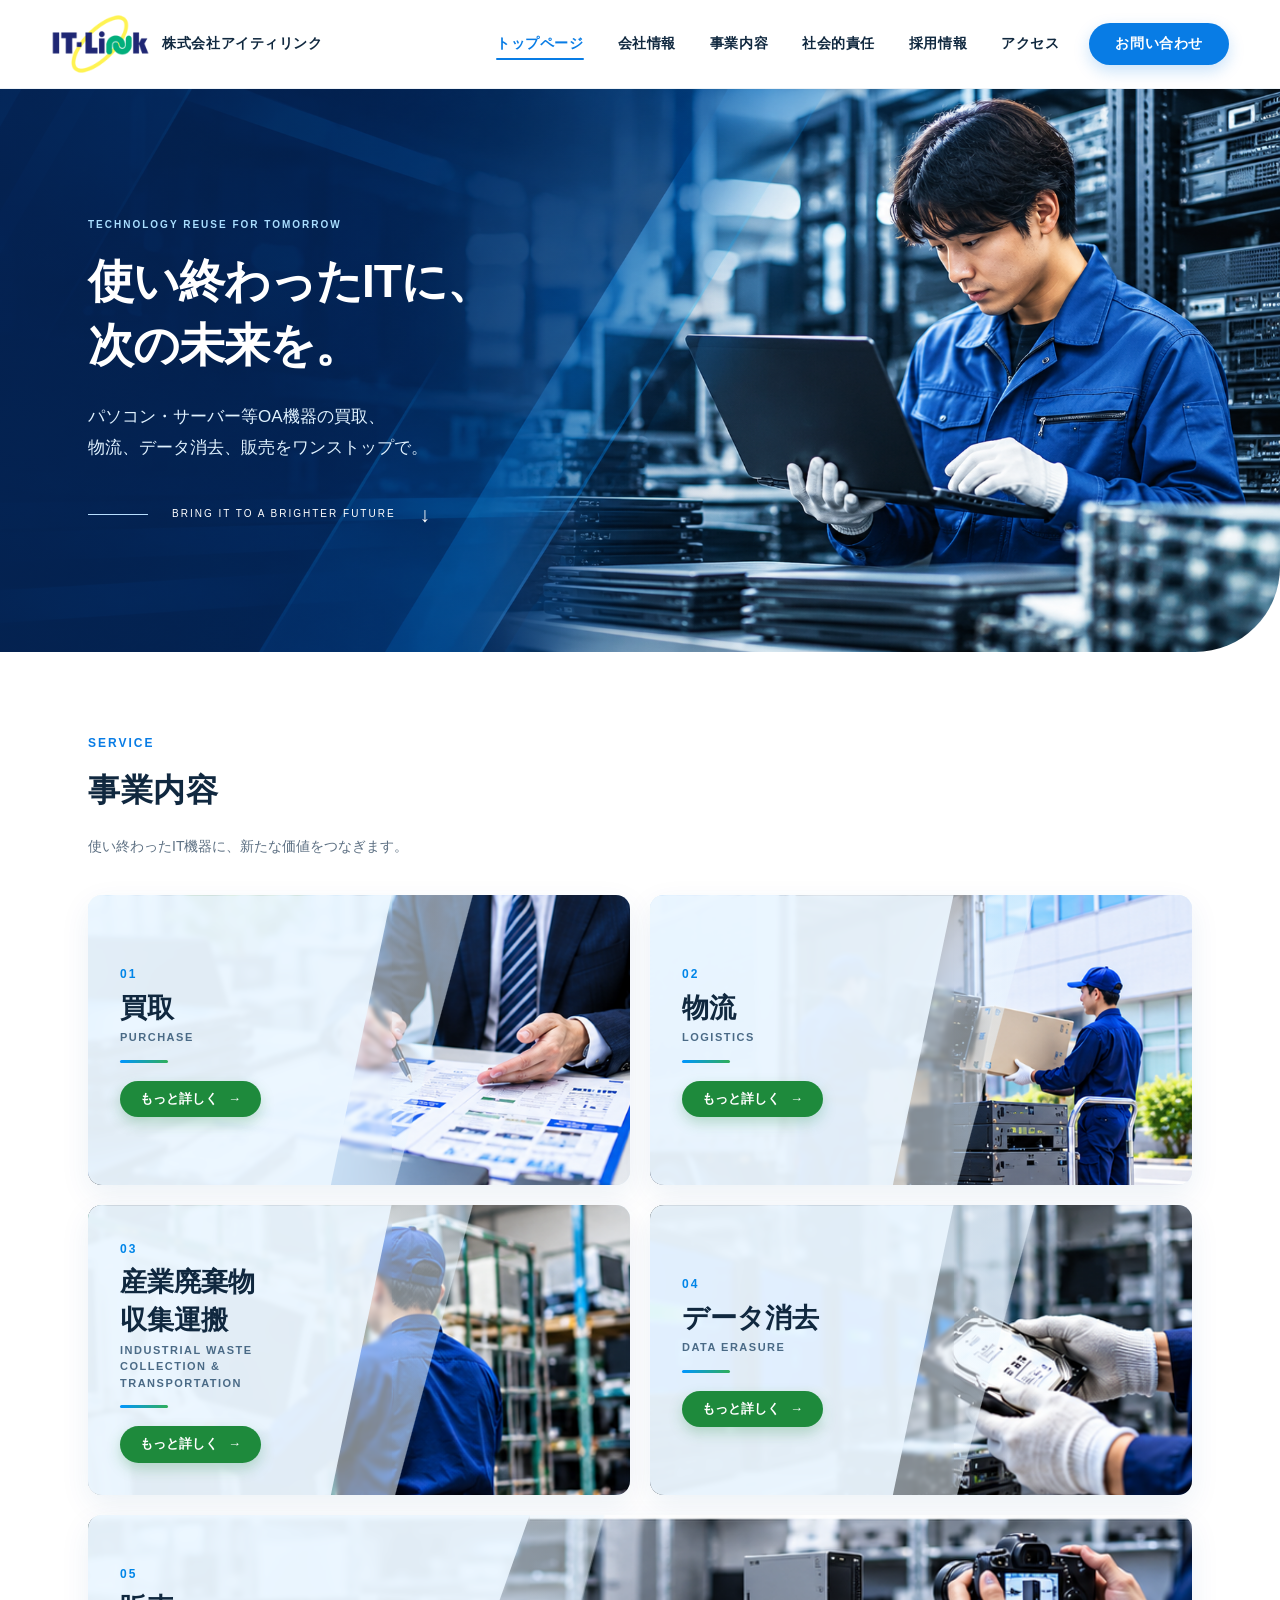
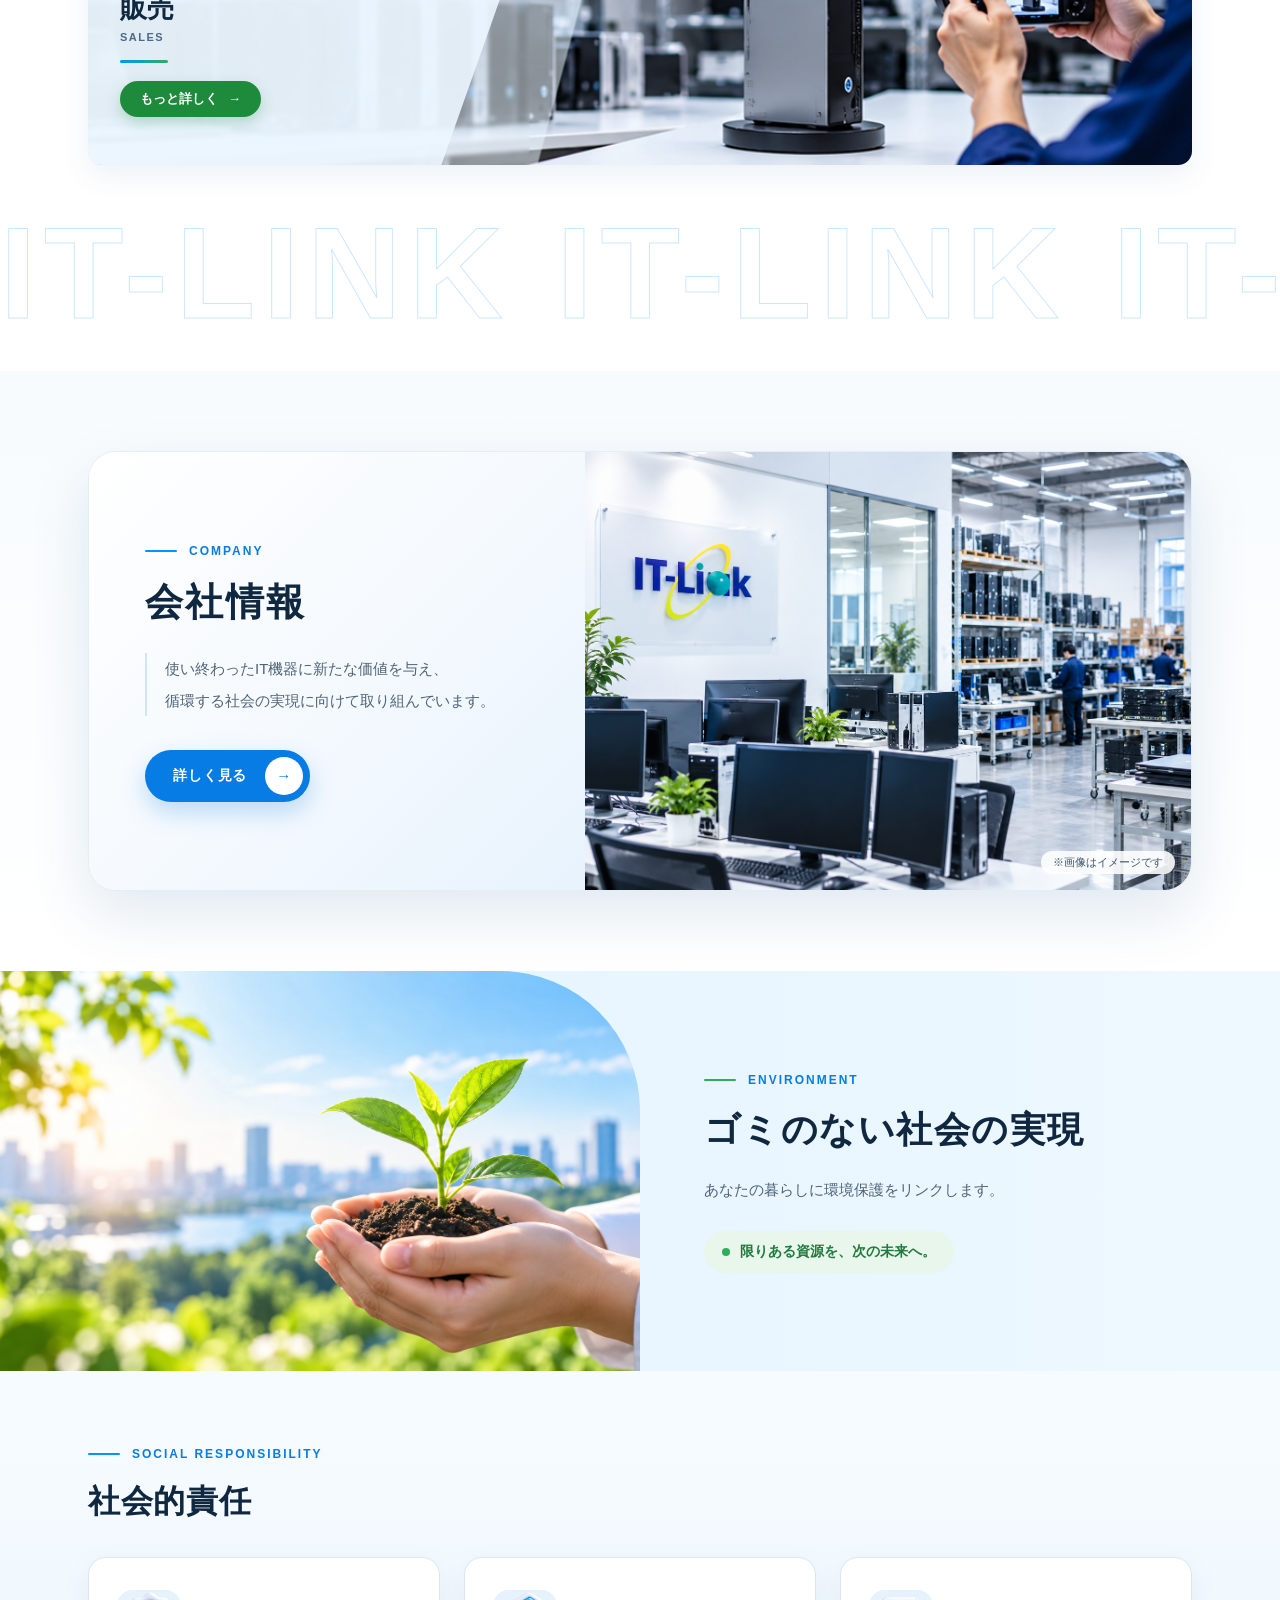
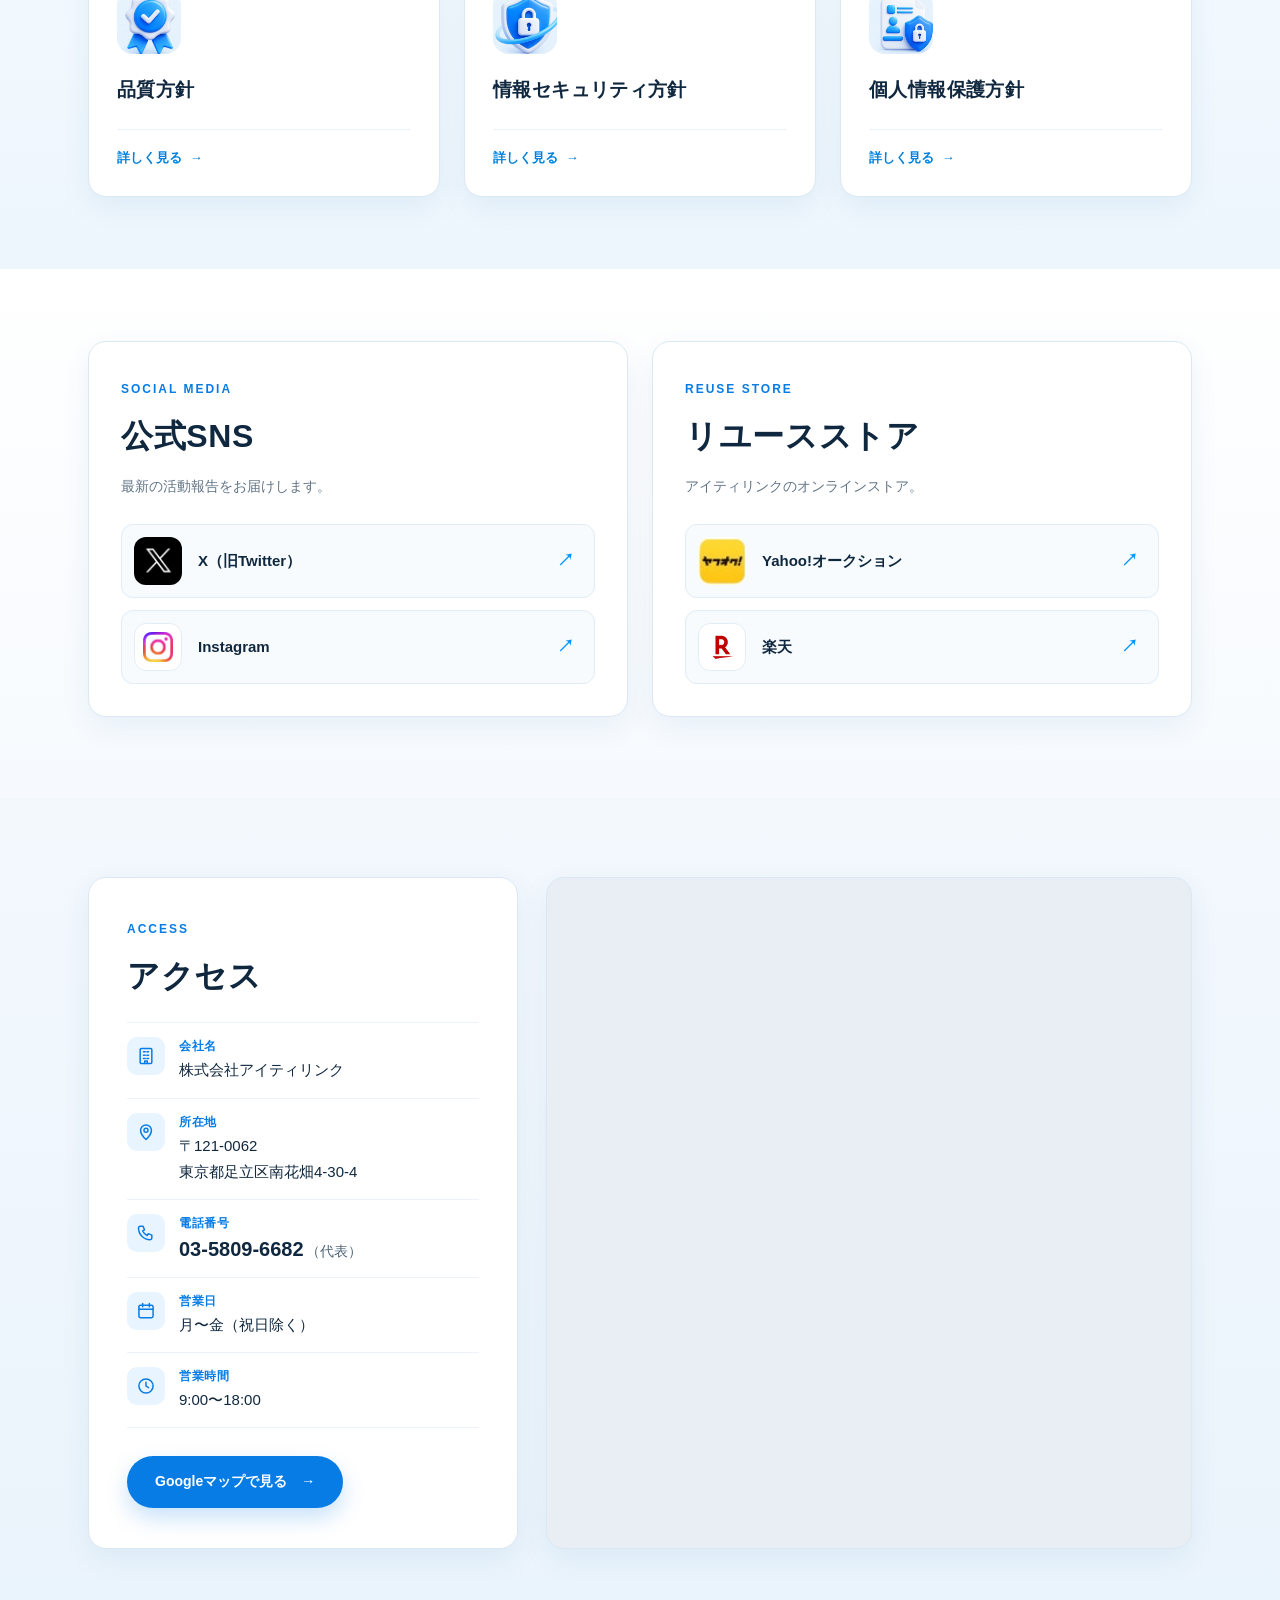
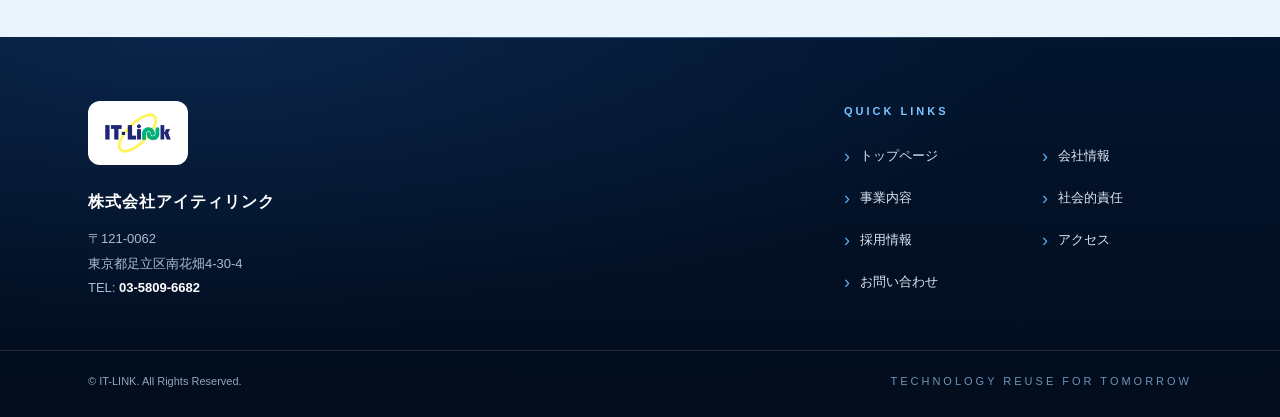
==== commit d86beb61: "fix all manu" ====
--- a/index.html
+++ b/index.html
@@ -49,13 +49,13 @@
 
         <a href="service/" class="nav-link">事業内容</a>
 
-        <a href="responsibility/" class="nav-link">社会的責任</a>
-
-        <a href="recruit/" class="nav-link">採用情報</a>
+        <a href="responsibility/index.html" class="nav-link">社会的責任</a>
+
+        <a href="recruit/index.html" class="nav-link">採用情報</a>
 
         <a href="#access" class="nav-link">アクセス</a>
 
-        <a href="#contact" class="nav-link contact-nav">お問い合わせ</a>
+        <a href="contact.html" class="nav-link contact-nav">お問い合わせ</a>
 
       </nav>
     </div>
@@ -252,7 +252,7 @@
 
         <div class="responsibility-grid">
 
-          <a href="responsibility/" class="responsibility-card">
+          <a href="responsibility/index.html#quality" class="responsibility-card">
             <span class="responsibility-icon" aria-hidden="true">
               <img src="assets/images/csr-quality-3d.webp" alt=""
                    width="564" height="575" loading="lazy" decoding="async">
@@ -261,7 +261,7 @@
             <span class="responsibility-more">詳しく見る <span aria-hidden="true">→</span></span>
           </a>
 
-          <a href="responsibility/" class="responsibility-card">
+          <a href="responsibility/index.html#isms" class="responsibility-card">
             <span class="responsibility-icon" aria-hidden="true">
               <img src="assets/images/csr-security-3d.webp" alt=""
                    width="560" height="575" loading="lazy" decoding="async">
@@ -270,7 +270,7 @@
             <span class="responsibility-more">詳しく見る <span aria-hidden="true">→</span></span>
           </a>
 
-          <a href="responsibility/" class="responsibility-card">
+          <a href="responsibility/index.html#privacy" class="responsibility-card">
             <span class="responsibility-icon" aria-hidden="true">
               <img src="assets/images/csr-privacy-3d.webp" alt=""
                    width="570" height="575" loading="lazy" decoding="async">
@@ -357,70 +357,61 @@
 
     <!-- ACCESS -->
     <section class="access-section section" id="access">
-      <div class="container">
-
-        <div class="access-heading">
-          <p class="section-label">ACCESS</p>
-          <h2 class="section-title">アクセス</h2>
-        </div>
+      <div class="container access-layout">
 
         <div class="access-card">
-
-          <div class="access-details">
-            <p class="access-company">株式会社アイティリンク</p>
-
-            <dl class="access-list">
-              <div>
-                <dt>所在地</dt>
-                <dd class="access-address">〒121-0062<br>東京都足立区南花畑4-30-4</dd>
-              </div>
-              <div>
-                <dt>TEL</dt>
-                <dd class="access-phone"><a href="tel:0358096682">03-5809-6682</a></dd>
-              </div>
-            </dl>
-
-            <a href="https://maps.google.com/maps?cid=2947666243521161077"
-               class="access-map-button" target="_blank" rel="noopener noreferrer">
-              地図を見る <span aria-hidden="true">↗</span>
-              <span class="access-note">（Google マップが新しいタブで開きます）</span>
-            </a>
+          <div class="access-heading">
+            <p class="section-label">ACCESS</p>
+            <h2 class="section-title">アクセス</h2>
           </div>
 
-          <!-- Embed URL taken from the original it-link.jp access map (same place ID as the button) -->
-          <div class="access-map">
+          <dl class="access-list">
+            <div>
+              <span class="access-icon" aria-hidden="true"><svg viewBox="0 0 24 24" fill="none" stroke="currentColor" stroke-width="1.8" stroke-linecap="round" stroke-linejoin="round"><rect x="5" y="3" width="14" height="18" rx="1.5"/><path d="M9 7h2M13 7h2M9 11h2M13 11h2M9 15h2M13 15h2M10.5 21v-3h3v3"/></svg></span>
+              <dt>会社名</dt>
+              <dd>株式会社アイティリンク</dd>
+            </div>
+            <div>
+              <span class="access-icon" aria-hidden="true"><svg viewBox="0 0 24 24" fill="none" stroke="currentColor" stroke-width="1.8" stroke-linecap="round" stroke-linejoin="round"><path d="M12 21s-6.5-5.6-6.5-11a6.5 6.5 0 0113 0c0 5.4-6.5 11-6.5 11z"/><circle cx="12" cy="10" r="2.4"/></svg></span>
+              <dt>所在地</dt>
+              <dd class="access-address">〒121-0062<br>東京都足立区南花畑4-30-4</dd>
+            </div>
+            <div>
+              <span class="access-icon" aria-hidden="true"><svg viewBox="0 0 24 24" fill="none" stroke="currentColor" stroke-width="1.8" stroke-linecap="round" stroke-linejoin="round"><path d="M5 4h3.5l1.7 4.2-2.2 1.4a11 11 0 005.4 5.4l1.4-2.2L19 14.5V18a2 2 0 01-2 2A14 14 0 013 6a2 2 0 012-2z"/></svg></span>
+              <dt>電話番号</dt>
+              <dd class="access-phone"><a href="tel:0358096682">03-5809-6682</a><span class="access-phone-note">（代表）</span></dd>
+            </div>
+            <div>
+              <span class="access-icon" aria-hidden="true"><svg viewBox="0 0 24 24" fill="none" stroke="currentColor" stroke-width="1.8" stroke-linecap="round" stroke-linejoin="round"><rect x="3.5" y="5" width="17" height="15" rx="2"/><path d="M3.5 10h17M8 3v4M16 3v4"/></svg></span>
+              <dt>営業日</dt>
+              <dd>月〜金（祝日除く）</dd>
+            </div>
+            <div>
+              <span class="access-icon" aria-hidden="true"><svg viewBox="0 0 24 24" fill="none" stroke="currentColor" stroke-width="1.8" stroke-linecap="round" stroke-linejoin="round"><circle cx="12" cy="12" r="8.5"/><path d="M12 7.5V12l3 2"/></svg></span>
+              <dt>営業時間</dt>
+              <dd>9:00〜18:00</dd>
+            </div>
+          </dl>
+
+          <a href="https://maps.google.com/maps?cid=2947666243521161077"
+             class="access-map-button" target="_blank" rel="noopener noreferrer">
+            Googleマップで見る <span aria-hidden="true">→</span>
+            <span class="access-note">（Google マップが新しいタブで開きます）</span>
+          </a>
+        </div>
+
+        <!-- Embed URL taken from the original it-link.jp access map (same place ID as the button) -->
+        <div class="access-map">
             <iframe
               src="https://www.google.com/maps/embed?pb=!1m18!1m12!1m3!1d1144.1103446238442!2d139.8176756547562!3d35.799129743883555!2m3!1f0!2f0!3f0!3m2!1i1024!2i768!4f13.1!3m3!1m2!1s0x60188e418ac300f7%3A0x28e836d4c17d2775!2z44ix44Ki44Kk44OG44Kj44Oq44Oz44Kv!5e0!3m2!1sja!2sjp!4v1693223611722!5m2!1sja!2sjp"
               title="株式会社アイティリンクの所在地（Google マップ）"
               loading="lazy" allowfullscreen
               referrerpolicy="no-referrer-when-downgrade"></iframe>
-          </div>
-
-        </div>
-
-      </div>
-    </section>
-
-    <!-- CONTACT -->
-    <section class="contact-section section" id="contact">
-      <div class="container contact-layout">
-
-        <div class="contact-text">
-          <p class="section-label">CONTACT</p>
-          <h2 class="section-title">お問い合わせ</h2>
-          <p class="contact-description">IT機器に関するご相談は、<br>現在の公式サイトから<wbr>お問い合わせください。</p>
-        </div>
-
-        <div class="contact-action">
-          <a href="https://www.it-link.jp/contact.html" class="contact-button"
-             target="_blank" rel="noopener noreferrer">
-            お問い合わせフォーム <span class="contact-button-icon" aria-hidden="true">↗</span>
-            <span class="contact-note">（公式サイトが新しいタブで開きます）</span>
-          </a>
-        </div>
-
-      </div>
-    </section>
+        </div>
+
+      </div>
+    </section>
+
 
   </main>
 
@@ -447,10 +438,10 @@
           <li><a href="index.html">トップページ</a></li>
           <li><a href="company/">会社情報</a></li>
           <li><a href="service/">事業内容</a></li>
-          <li><a href="responsibility/">社会的責任</a></li>
-          <li><a href="recruit/">採用情報</a></li>
+          <li><a href="responsibility/index.html">社会的責任</a></li>
+          <li><a href="recruit/index.html">採用情報</a></li>
           <li><a href="#access">アクセス</a></li>
-          <li><a href="#contact">お問い合わせ</a></li>
+          <li><a href="contact.html">お問い合わせ</a></li>
         </ul>
       </nav>
 
--- a/assets/css/style.css
+++ b/assets/css/style.css
@@ -993,51 +993,50 @@
    ========================================================= */
 
 .access-section {
-  padding-top: 72px;
-  padding-bottom: 80px;
+  padding-top: 80px;
+  padding-bottom: 88px;
   background: linear-gradient(180deg, #f3f8fd 0%, #eaf4fc 100%);
 }
 
-.access-heading .section-title {
-  margin-bottom: 28px;
-}
-
-/* one white card: details | map */
+/* details card | large map */
+.access-layout {
+  display: grid;
+  grid-template-columns: minmax(0, 0.8fr) minmax(0, 1.2fr);
+  align-items: stretch;
+  gap: 28px;
+}
+
 .access-card {
-  display: grid;
-  grid-template-columns: minmax(0, 0.85fr) minmax(0, 1.15fr);
-  overflow: hidden;
+  display: flex;
+  flex-direction: column;
+  align-items: flex-start;
+  padding: 40px 38px;
   border: 1px solid #dbe8f3;
   border-radius: 18px;
   background: var(--white);
   box-shadow: 0 10px 30px rgba(18, 82, 140, 0.07);
 }
 
-.access-details {
-  display: flex;
-  flex-direction: column;
-  align-items: flex-start;
-  justify-content: center;
-  padding: 44px 40px;
-}
-
-.access-company {
-  margin: 0 0 22px;
-  color: var(--ink);
-  font-size: 20px;
-  font-weight: 700;
-  letter-spacing: 0.04em;
-}
+.access-heading .section-title {
+  margin-bottom: 18px;
+}
+
 
 .access-list {
   width: 100%;
-  margin: 0 0 30px;
-}
-
+  margin: 4px 0 28px;
+}
+
+/* icon | label over value */
 .access-list > div {
   display: grid;
-  grid-template-columns: 64px minmax(0, 1fr);
-  gap: 12px;
+  grid-template-columns: 38px minmax(0, 1fr);
+  grid-template-areas:
+    "icon label"
+    "icon value";
+  column-gap: 14px;
+  row-gap: 1px;
+  align-items: start;
   padding: 14px 0;
   border-top: 1px solid #edf2f8;
 }
@@ -1046,19 +1045,37 @@
   border-bottom: 1px solid #edf2f8;
 }
 
+.access-icon {
+  grid-area: icon;
+  display: grid;
+  place-items: center;
+  width: 38px;
+  height: 38px;
+  border-radius: 10px;
+  background: #e8f4ff;
+  color: var(--blue);
+}
+
+.access-icon svg {
+  width: 20px;
+  height: 20px;
+}
+
 .access-list dt {
+  grid-area: label;
   color: var(--blue);
   font-size: 12px;
   font-weight: 700;
-  letter-spacing: 0.08em;
-  line-height: 1.9;
+  letter-spacing: 0.06em;
+  line-height: 1.6;
 }
 
 .access-list dd {
+  grid-area: value;
   margin: 0;
   color: var(--ink);
   font-size: 15px;
-  line-height: 1.8;
+  line-height: 1.75;
 }
 
 .access-list .access-phone {
@@ -1069,6 +1086,15 @@
 
 .access-phone a:hover {
   color: var(--blue);
+}
+
+.access-phone-note {
+  display: inline-block;
+  white-space: nowrap;
+  margin-left: 2px;
+  color: #4f6478;
+  font-size: 14px;
+  font-weight: 500;
 }
 
 /* solid blue map button */
@@ -1076,19 +1102,29 @@
   display: inline-flex;
   align-items: center;
   gap: 14px;
-  padding: 12px 28px;
+  margin-top: auto;
+  padding: 13px 28px;
   border-radius: 50px;
   background: var(--blue);
   color: var(--white);
   font-size: 14px;
   font-weight: 700;
   box-shadow: 0 10px 22px rgba(8, 124, 229, 0.22);
-  transition: background 0.2s, transform 0.2s;
+  transition: background 0.2s, transform 0.2s, box-shadow 0.2s;
+}
+
+.access-map-button span[aria-hidden] {
+  transition: transform 0.2s;
 }
 
 .access-map-button:hover {
   background: var(--blue-deep);
+  box-shadow: 0 14px 26px rgba(8, 124, 229, 0.3);
   transform: translateY(-2px);
+}
+
+.access-map-button:hover span[aria-hidden] {
+  transform: translateX(3px);
 }
 
 /* screen-reader-only new-tab note */
@@ -1101,11 +1137,15 @@
   white-space: nowrap;
 }
 
-/* map fills the right side of the card */
+/* large rounded map */
 .access-map {
   position: relative;
-  min-height: 380px;
+  min-height: 460px;
+  overflow: hidden;
+  border: 1px solid #dbe8f3;
+  border-radius: 18px;
   background: #e8eef3;
+  box-shadow: 0 10px 30px rgba(18, 82, 140, 0.07);
 }
 
 .access-map iframe {
@@ -1246,6 +1286,261 @@
   overflow: hidden;
   clip: rect(0 0 0 0);
   white-space: nowrap;
+}
+
+/* ---------- homepage contact: info card + embedded form ---------- */
+
+.contact-section--form .contact-head {
+  max-width: 720px;
+  margin-bottom: 40px;
+}
+
+.contact-grid {
+  display: grid;
+  grid-template-columns: minmax(0, 0.8fr) minmax(0, 1.2fr);
+  align-items: start;
+  gap: 28px;
+}
+
+.contact-info-card,
+.contact-form-card {
+  border-radius: 18px;
+  background: var(--white);
+  box-shadow: 0 18px 40px rgba(0, 18, 56, 0.28);
+}
+
+.contact-info-card {
+  padding: 34px 32px;
+  color: var(--ink);
+}
+
+.contact-info-title {
+  margin: 0 0 14px;
+  color: var(--ink);
+  font-size: 18px;
+  line-height: 1.5;
+}
+
+.contact-info-list {
+  margin: 0 0 24px;
+}
+
+.contact-info-list > div {
+  display: grid;
+  grid-template-columns: 38px minmax(0, 1fr);
+  grid-template-areas:
+    "icon label"
+    "icon value";
+  column-gap: 14px;
+  row-gap: 1px;
+  padding: 13px 0;
+  border-top: 1px solid #edf2f8;
+}
+
+.contact-info-list > div:last-child {
+  border-bottom: 1px solid #edf2f8;
+}
+
+.contact-info-icon {
+  grid-area: icon;
+  display: grid;
+  place-items: center;
+  width: 38px;
+  height: 38px;
+  border-radius: 10px;
+  background: #e8f4ff;
+  color: var(--blue);
+}
+
+.contact-info-icon svg {
+  width: 20px;
+  height: 20px;
+}
+
+.contact-info-list dt {
+  grid-area: label;
+  color: var(--blue);
+  font-size: 12px;
+  font-weight: 700;
+  letter-spacing: 0.06em;
+  line-height: 1.6;
+}
+
+.contact-info-list dd {
+  grid-area: value;
+  margin: 0;
+  color: var(--ink);
+  font-size: 15px;
+  line-height: 1.75;
+}
+
+.contact-info-phone {
+  font-size: 21px !important;
+  font-weight: 700;
+}
+
+.contact-info-phone a:hover {
+  color: var(--blue);
+}
+
+/* red warning, as on the official contact page */
+.contact-warning {
+  margin: 0 0 22px;
+  padding: 16px 18px;
+  border: 1px solid #f3c4c4;
+  border-left: 4px solid #d32f2f;
+  border-radius: 10px;
+  background: #fff5f5;
+}
+
+.contact-warning p {
+  margin: 0;
+  color: #c62828;
+  font-size: 13.5px;
+  line-height: 1.85;
+}
+
+.contact-warning .contact-warning-title {
+  margin-bottom: 4px;
+  font-weight: 700;
+}
+
+/* focus ring inside white cards uses the normal dark outline */
+.contact-section--form .contact-info-card a:focus-visible {
+  outline-color: #0064b9;
+}
+
+/* frame tall enough for every question + 送信, with room for
+   validation messages (measured: ~2,820px wide, ~3,150px at 253px) */
+.contact-form-card {
+  overflow: hidden;
+  padding: 8px;
+}
+
+.contact-form-card iframe {
+  display: block;
+  width: 100%;
+  height: 3100px;
+  border: 0;
+  border-radius: 12px;
+}
+
+/* ---------- contact page (contact.html) ---------- */
+
+.contact-page {
+  padding-top: 40px;
+}
+
+.contact-breadcrumb ol {
+  display: flex;
+  flex-wrap: wrap;
+  gap: 8px;
+  margin: 0 0 32px;
+  padding: 0;
+  list-style: none;
+  color: #a9c4de;
+  font-size: 12px;
+}
+
+.contact-breadcrumb li + li::before {
+  content: "/";
+  margin-right: 8px;
+  color: #6f93b8;
+}
+
+.contact-breadcrumb a {
+  color: #dcebf8;
+}
+
+.contact-breadcrumb a:hover {
+  color: var(--white);
+  text-decoration: underline;
+}
+
+/* info card follows the long form on desktop */
+.contact-page .contact-info-card {
+  position: sticky;
+  top: 112px;
+}
+
+.contact-back {
+  margin: 40px 0 0;
+  text-align: center;
+}
+
+.contact-back-link {
+  display: inline-flex;
+  align-items: center;
+  gap: 10px;
+  padding: 12px 28px;
+  border: 1px solid rgba(255, 255, 255, 0.55);
+  border-radius: 50px;
+  color: var(--white);
+  font-size: 14px;
+  font-weight: 700;
+  transition: background 0.2s, color 0.2s;
+}
+
+.contact-back-link:hover {
+  background: var(--white);
+  color: var(--blue);
+}
+
+@media (max-width: 1000px) {
+  .contact-grid {
+    grid-template-columns: 1fr;
+    gap: 20px;
+  }
+
+  .contact-form-card iframe {
+    height: 3350px;
+  }
+
+  .contact-page .contact-info-card {
+    position: static;
+  }
+}
+
+@media (max-width: 768px) {
+  .contact-section--form .contact-head {
+    margin-bottom: 28px;
+  }
+
+  .contact-info-card {
+    padding: 26px 20px;
+  }
+
+  .contact-form-card {
+    padding: 4px;
+  }
+
+  .contact-form-card iframe {
+    height: 3350px;
+  }
+
+  .contact-page {
+    padding-top: 28px;
+  }
+}
+
+@media (max-width: 420px) {
+  .contact-info-card {
+    padding: 24px 16px;
+  }
+
+  .contact-info-list > div {
+    grid-template-columns: 34px minmax(0, 1fr);
+    column-gap: 12px;
+  }
+
+  .contact-info-icon {
+    width: 34px;
+    height: 34px;
+  }
+
+  .contact-form-card iframe {
+    height: 3600px;
+  }
 }
 
 /* =========================================================
@@ -1445,6 +1740,15 @@
 
 /* TABLET */
 @media (max-width: 1000px) {
+  .access-layout {
+    grid-template-columns: minmax(0, 1fr) minmax(0, 1fr);
+    gap: 20px;
+  }
+
+  .access-card {
+    padding: 32px 26px;
+  }
+
   .contact-section .section-title {
     font-size: 38px;
   }
@@ -1830,32 +2134,29 @@
     height: 44px;
   }
 
-  /* heading on top, details and location box side by side */
-  /* stacked card: details above, map below */
+  /* access: details card above, map below */
   .access-section {
     padding-top: 48px;
     padding-bottom: 56px;
   }
 
-  .access-heading .section-title {
-    margin-bottom: 20px;
+  .access-layout {
+    grid-template-columns: 1fr;
+    gap: 16px;
   }
 
   .access-card {
-    grid-template-columns: 1fr;
-  }
-
-  .access-details {
-    padding: 28px 22px 26px;
-  }
-
-  .access-company {
-    margin-bottom: 16px;
-    font-size: 18px;
-  }
+    padding: 30px 22px 28px;
+  }
+
 
   .access-list {
     margin-bottom: 24px;
+  }
+
+  .access-map-button {
+    justify-content: center;
+    width: 100%;
   }
 
   .access-map {
@@ -1944,14 +2245,19 @@
   }
 
   /* access: narrower label column so the address fits */
-  .access-details {
+  .access-card {
     padding-left: 18px;
     padding-right: 18px;
   }
 
   .access-list > div {
-    grid-template-columns: 52px minmax(0, 1fr);
-    gap: 8px;
+    grid-template-columns: 34px minmax(0, 1fr);
+    column-gap: 12px;
+  }
+
+  .access-icon {
+    width: 34px;
+    height: 34px;
   }
 
   .access-list dd {
@@ -1988,6 +2294,8 @@
   .link-card,
   .link-card-icon,
   .access-map-button,
+  .access-map-button span[aria-hidden],
+  .contact-back-link,
   .outline-button,
   .contact-button,
   .contact-button-icon,
